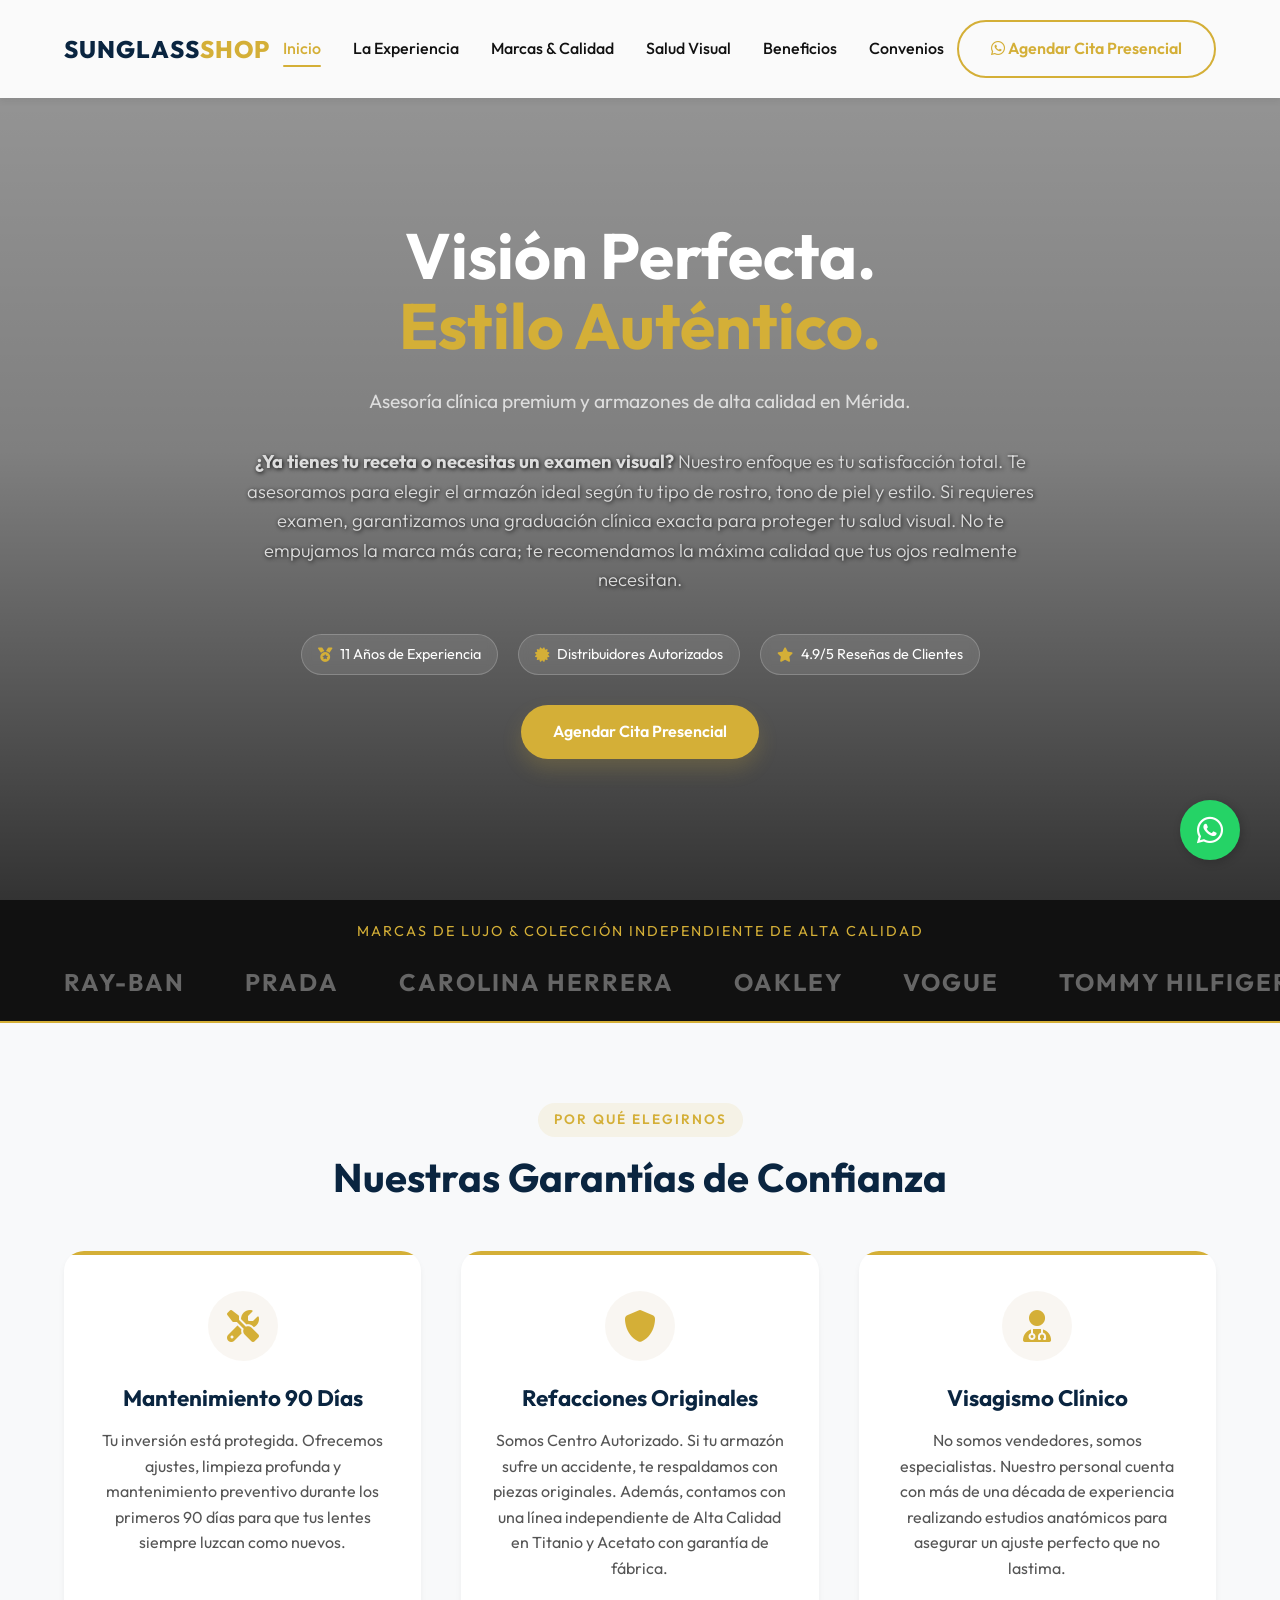
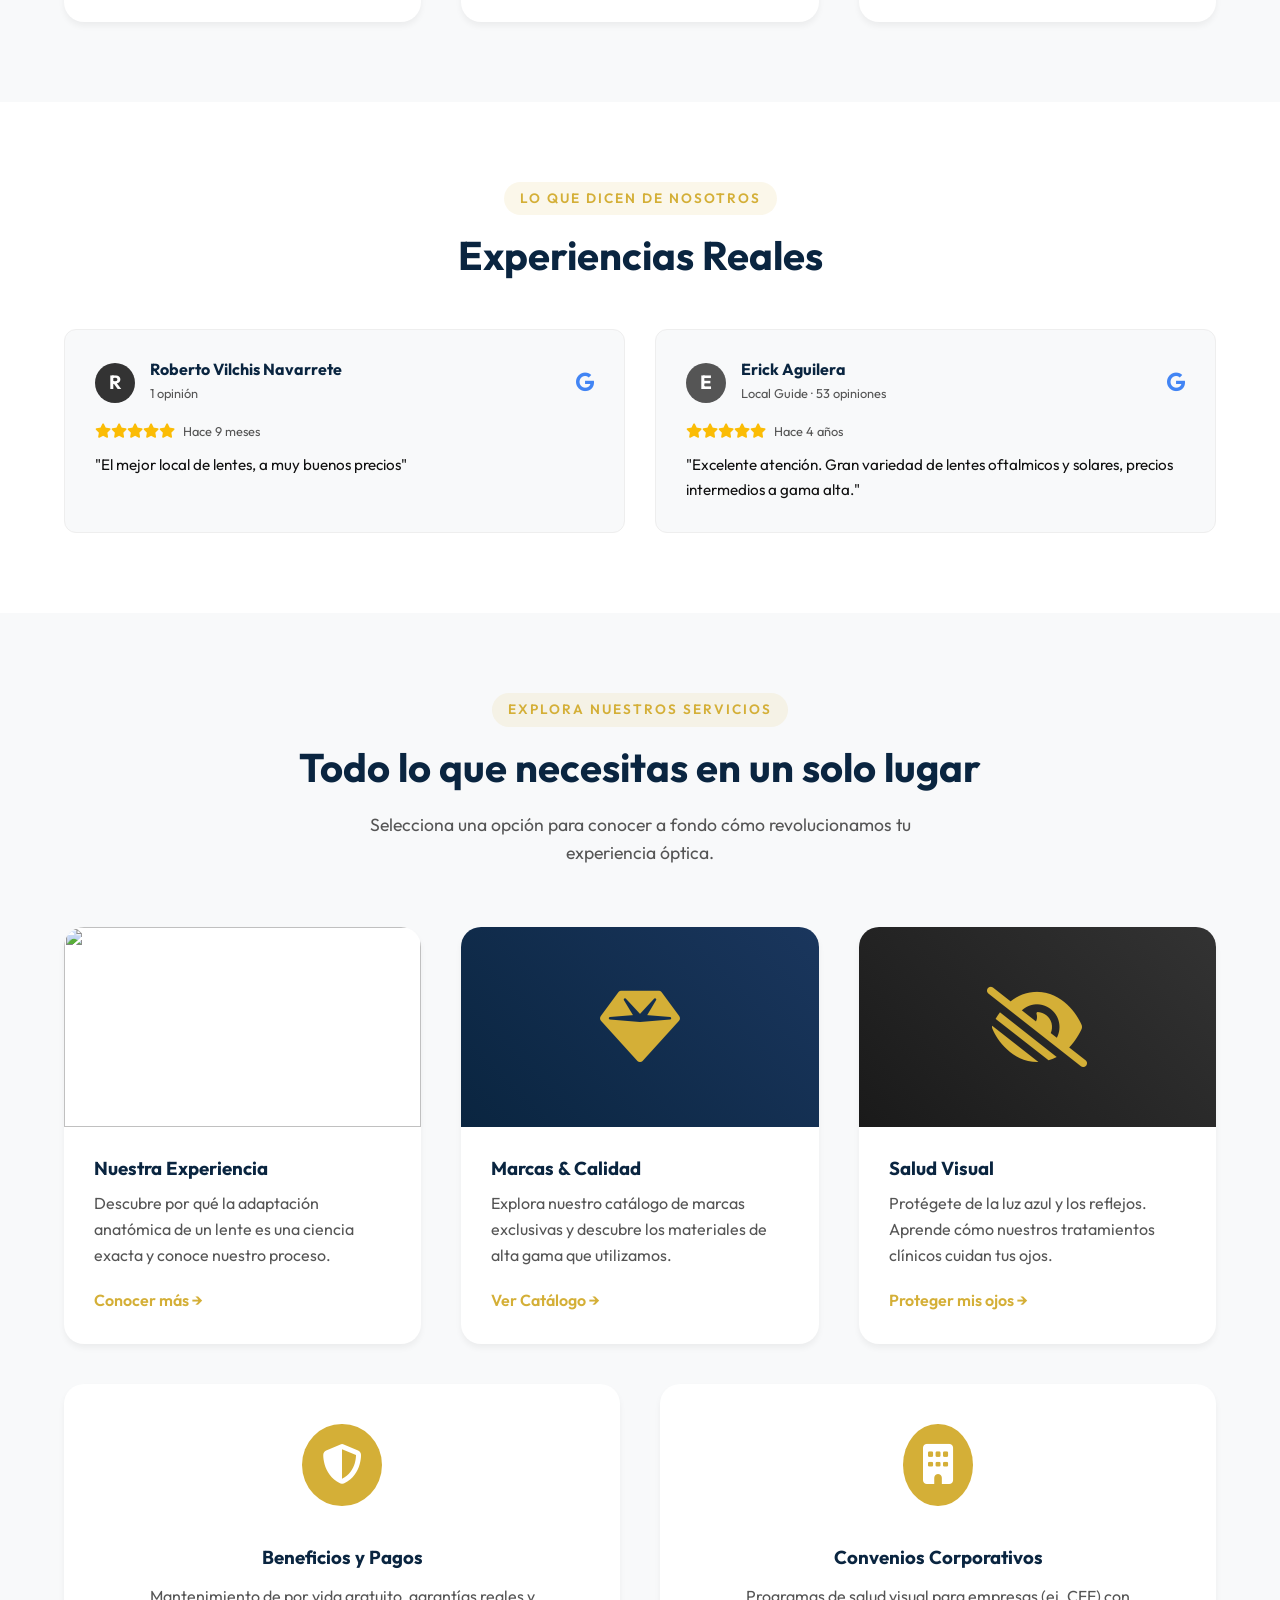
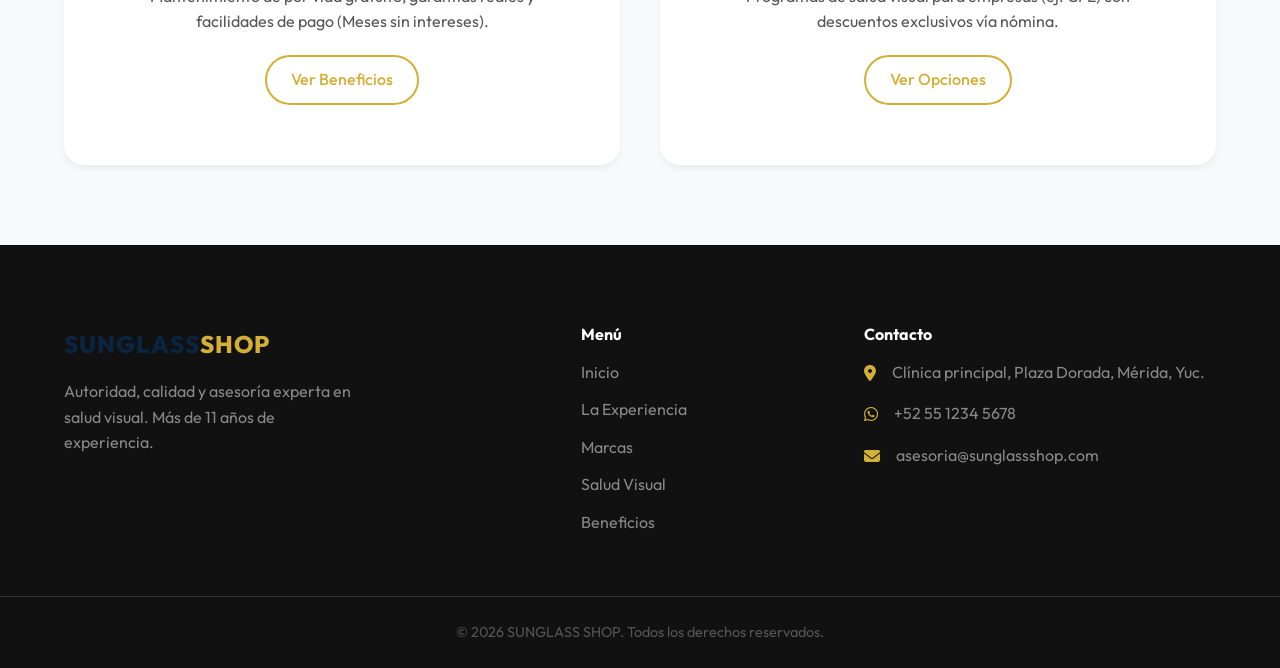
==== index.html @ 0b9c11ee "Initial commit: Sunglass Shop website" ====
<!DOCTYPE html>
<html lang="es">
<head>
    <meta charset="UTF-8">
    <meta name="viewport" content="width=device-width, initial-scale=1.0">
    <title>SUNGLASS SHOP - Clínica Óptica Premium</title>
    <meta name="description" content="Visión perfecta. Estilo auténtico. Asesoría experta. Más de 11 años cuidando tu salud visual con las mejores marcas y tecnología.">
    <link rel="stylesheet" href="styles.css">
    <link rel="preconnect" href="https://fonts.googleapis.com">
    <link rel="preconnect" href="https://fonts.gstatic.com" crossorigin>
    <link href="https://fonts.googleapis.com/css2?family=Outfit:wght@300;400;500;600;700&display=swap" rel="stylesheet">
    <link rel="stylesheet" href="https://cdnjs.cloudflare.com/ajax/libs/font-awesome/6.4.0/css/all.min.css">
</head>
<body>
    <!-- Navbar -->
    <header class="navbar">
        <div class="container nav-container">
            <a href="index.html" class="logo">SUNGLASS<span>SHOP</span></a>
            <nav class="nav-menu">
                <a href="index.html" class="nav-link active">Inicio</a>
                <a href="experiencia.html" class="nav-link">La Experiencia</a>
                <a href="marcas.html" class="nav-link">Marcas & Calidad</a>
                <a href="salud-visual.html" class="nav-link">Salud Visual</a>
                <a href="beneficios.html" class="nav-link">Beneficios</a>
                <a href="convenios.html" class="nav-link">Convenios</a>
            </nav>
            <div class="nav-actions">
                <a href="https://wa.me/525512345678" target="_blank" class="btn btn-outline-gold"><i class="fa-brands fa-whatsapp"></i> Agendar Cita Presencial</a>
            </div>
        </div>
    </header>

    <!-- 1. Hero Section (El Gancho Emocional) -->
    <section class="hero-slider" id="home">
        <!-- Slide 1 -->
        <div class="hero-slide active" style="background-image: url('C:/Users/kevin/.gemini/antigravity-ide/brain/cd214bb8-714c-4209-bc40-f61dbd63ad22/hero_premium_glasses_1783195366505.png');"></div>
        <!-- Slide 2 (Placeholder) -->
        <div class="hero-slide" style="background-image: url('C:/Users/kevin/.gemini/antigravity-ide/brain/cd214bb8-714c-4209-bc40-f61dbd63ad22/expert_fitting_1783195374148.png');"></div>
        <!-- Slide 3 (Placeholder) -->
        <div class="hero-slide" style="background-image: url('C:/Users/kevin/.gemini/antigravity-ide/brain/cd214bb8-714c-4209-bc40-f61dbd63ad22/glasses_model_1_1783196458318.png');"></div>
        
        <div class="overlay-gradient-dark"></div>
        
        <div class="container hero-content" style="position: relative; z-index: 10;">
            <h1 class="hero-title animate-on-scroll fade-in-up">Visión Perfecta.<br><span class="text-gold">Estilo Auténtico.</span></h1>
            <p class="hero-subtitle animate-on-scroll fade-in-up" style="animation-delay: 0.2s;">
                Asesoría clínica premium y armazones de alta calidad en Mérida.
                <br><br>
                <span style="font-size: 1.15rem; line-height: 1.6; font-weight: 300; display: block; max-width: 850px; margin: 0 auto; text-shadow: 1px 1px 4px rgba(0,0,0,0.9); padding: 0 20px;">
                    <strong>¿Ya tienes tu receta o necesitas un examen visual?</strong> Nuestro enfoque es tu satisfacción total. Te asesoramos para elegir el armazón ideal según tu tipo de rostro, tono de piel y estilo. Si requieres examen, garantizamos una graduación clínica exacta para proteger tu salud visual. No te empujamos la marca más cara; te recomendamos la máxima calidad que tus ojos realmente necesitan.
                </span>
            </p>
            <div class="hero-badges" style="display: flex; justify-content: center; gap: 20px; flex-wrap: wrap; margin-bottom: 30px;">
                <span class="trust-badge"><i class="fa-solid fa-medal"></i> 11 Años de Experiencia</span>
                <span class="trust-badge"><i class="fa-solid fa-certificate"></i> Distribuidores Autorizados</span>
                <span class="trust-badge"><i class="fa-solid fa-star"></i> 4.9/5 Reseñas de Clientes</span>
            </div>
            <a href="https://wa.me/525512345678" target="_blank" class="btn btn-primary-gold btn-pulse hero-btn">Agendar Cita Presencial</a>
        </div>
    </section>

    <section class="brand-bar animate-on-scroll fade-in-up">
        <div class="container text-center" style="padding-bottom: 20px;">
            <p style="color: var(--primary-gold); font-size: 0.9rem; letter-spacing: 2px; text-transform: uppercase;">Marcas de Lujo & Colección Independiente de Alta Calidad</p>
        </div>
        <div class="container">
            <div class="brand-track">
                <a href="marcas.html">RAY-BAN</a>
                <a href="marcas.html">PRADA</a>
                <a href="marcas.html">CAROLINA HERRERA</a>
                <a href="marcas.html">OAKLEY</a>
                <a href="marcas.html">VOGUE</a>
                <a href="marcas.html">TOMMY HILFIGER</a>
                <!-- Duplicate for infinite scroll effect -->
                <a href="marcas.html">RAY-BAN</a>
                <a href="marcas.html">PRADA</a>
                <a href="marcas.html">CAROLINA HERRERA</a>
                <a href="marcas.html">OAKLEY</a>
                <a href="marcas.html">VOGUE</a>
                <a href="marcas.html">TOMMY HILFIGER</a>
            </div>
        </div>
    </section>

    <!-- The 3 Pillars of Trust Section -->
    <section class="trust-pillars" style="padding: 80px 0; background-color: var(--bg-light);">
        <div class="container text-center animate-on-scroll fade-in-up">
            <span class="section-badge">POR QUÉ ELEGIRNOS</span>
            <h2 style="font-size: 2.5rem; color: var(--primary-dark); margin-bottom: 50px;">Nuestras Garantías de Confianza</h2>
            <div style="display: grid; grid-template-columns: repeat(auto-fit, minmax(300px, 1fr)); gap: 40px;">
                
                <div class="trust-card animate-on-scroll fade-in-up" style="transition-delay: 0.1s;">
                    <div class="trust-icon"><i class="fa-solid fa-tools"></i></div>
                    <h3>Mantenimiento 90 Días</h3>
                    <p>Tu inversión está protegida. Ofrecemos ajustes, limpieza profunda y mantenimiento preventivo durante los primeros 90 días para que tus lentes siempre luzcan como nuevos.</p>
                </div>
                
                <div class="trust-card animate-on-scroll fade-in-up" style="transition-delay: 0.2s;">
                    <div class="trust-icon"><i class="fa-solid fa-shield"></i></div>
                    <h3>Refacciones Originales</h3>
                    <p>Somos Centro Autorizado. Si tu armazón sufre un accidente, te respaldamos con piezas originales. Además, contamos con una línea independiente de Alta Calidad en Titanio y Acetato con garantía de fábrica.</p>
                </div>
                
                <div class="trust-card animate-on-scroll fade-in-up" style="transition-delay: 0.3s;">
                    <div class="trust-icon"><i class="fa-solid fa-user-doctor"></i></div>
                    <h3>Visagismo Clínico</h3>
                    <p>No somos vendedores, somos especialistas. Nuestro personal cuenta con más de una década de experiencia realizando estudios anatómicos para asegurar un ajuste perfecto que no lastima.</p>
                </div>

            </div>
        </div>
    </section>

    <!-- Testimonials / Social Proof -->
    <section class="testimonials-section" style="padding: 80px 0; background-color: white;">
        <div class="container text-center animate-on-scroll fade-in-up">
            <span class="section-badge">LO QUE DICEN DE NOSOTROS</span>
            <h2 style="font-size: 2.5rem; color: var(--primary-dark); margin-bottom: 50px;">Experiencias Reales</h2>
            
            <div class="testimonial-grid" style="display: grid; grid-template-columns: repeat(auto-fit, minmax(300px, 1fr)); gap: 30px;">
                
                <!-- Review 1 -->
                <div class="testimonial-card animate-on-scroll fade-in-up" style="transition-delay: 0.1s; background: var(--bg-light); border-radius: var(--radius-md); padding: 30px; border: 1px solid #eee; text-align: left;">
                    <div style="display: flex; align-items: center; justify-content: space-between; margin-bottom: 15px;">
                        <div style="display: flex; align-items: center; gap: 15px;">
                            <div style="width: 40px; height: 40px; background-color: #333; color: white; border-radius: 50%; display: flex; align-items: center; justify-content: center; font-weight: bold; font-size: 1.2rem;">R</div>
                            <div>
                                <h4 style="color: var(--primary-dark); margin: 0; font-size: 1rem;">Roberto Vilchis Navarrete</h4>
                                <span style="font-size: 0.8rem; color: var(--text-light);">1 opinión</span>
                            </div>
                        </div>
                        <i class="fa-brands fa-google" style="color: #4285F4; font-size: 1.2rem;"></i>
                    </div>
                    <div class="stars" style="color: #fbbc05; margin-bottom: 10px; font-size: 0.9rem;">
                        <i class="fa-solid fa-star"></i><i class="fa-solid fa-star"></i><i class="fa-solid fa-star"></i><i class="fa-solid fa-star"></i><i class="fa-solid fa-star"></i>
                        <span style="color: var(--text-light); font-size: 0.8rem; margin-left: 5px;">Hace 9 meses</span>
                    </div>
                    <p class="testimonial-text" style="color: var(--text-dark); margin-bottom: 0; line-height: 1.6; font-size: 0.95rem;">"El mejor local de lentes, a muy buenos precios"</p>
                </div>

                <!-- Review 2 -->
                <div class="testimonial-card animate-on-scroll fade-in-up" style="transition-delay: 0.2s; background: var(--bg-light); border-radius: var(--radius-md); padding: 30px; border: 1px solid #eee; text-align: left;">
                    <div style="display: flex; align-items: center; justify-content: space-between; margin-bottom: 15px;">
                        <div style="display: flex; align-items: center; gap: 15px;">
                            <div style="width: 40px; height: 40px; background-color: #555; color: white; border-radius: 50%; display: flex; align-items: center; justify-content: center; font-weight: bold; font-size: 1.2rem;">E</div>
                            <div>
                                <h4 style="color: var(--primary-dark); margin: 0; font-size: 1rem;">Erick Aguilera</h4>
                                <span style="font-size: 0.8rem; color: var(--text-light);">Local Guide · 53 opiniones</span>
                            </div>
                        </div>
                        <i class="fa-brands fa-google" style="color: #4285F4; font-size: 1.2rem;"></i>
                    </div>
                    <div class="stars" style="color: #fbbc05; margin-bottom: 10px; font-size: 0.9rem;">
                        <i class="fa-solid fa-star"></i><i class="fa-solid fa-star"></i><i class="fa-solid fa-star"></i><i class="fa-solid fa-star"></i><i class="fa-solid fa-star"></i>
                        <span style="color: var(--text-light); font-size: 0.8rem; margin-left: 5px;">Hace 4 años</span>
                    </div>
                    <p class="testimonial-text" style="color: var(--text-dark); margin-bottom: 0; line-height: 1.6; font-size: 0.95rem;">"Excelente atención. Gran variedad de lentes oftalmicos y solares, precios intermedios a gama alta."</p>
                </div>

            </div>
        </div>
    </section>

    <!-- Explore the Hub Section -->
    <section class="hub-section" style="padding: 80px 0; background-color: var(--bg-light);">
        <div class="container animate-on-scroll fade-in-up">
            <div class="text-center" style="margin-bottom: 60px;">
                <span class="section-badge">EXPLORA NUESTROS SERVICIOS</span>
                <h2 style="font-size: 2.5rem; color: var(--primary-dark); margin-bottom: 20px;">Todo lo que necesitas en un solo lugar</h2>
                <p style="color: var(--text-light); max-width: 600px; margin: 0 auto; font-size: 1.1rem;">Selecciona una opción para conocer a fondo cómo revolucionamos tu experiencia óptica.</p>
            </div>
            
            <div style="display: grid; grid-template-columns: repeat(auto-fit, minmax(300px, 1fr)); gap: 40px;">
                <!-- Card 1 -->
                <div class="card animate-on-scroll fade-in-up" style="background: white; border-radius: var(--radius-lg); overflow: hidden; box-shadow: var(--shadow-sm); transition: var(--transition); transition-delay: 0.1s;" onmouseover="this.style.transform='translateY(-10px)'; this.style.boxShadow='var(--shadow-lg)';" onmouseout="this.style.transform='translateY(0)'; this.style.boxShadow='var(--shadow-sm)';">
                    <div style="height: 200px; overflow: hidden;">
                        <img src="C:/Users/kevin/.gemini/antigravity-ide/brain/cd214bb8-714c-4209-bc40-f61dbd63ad22/expert_fitting_1783195374148.png" style="width: 100%; height: 100%; object-fit: cover;">
                    </div>
                    <div style="padding: 30px;">
                        <h3 style="color: var(--primary-dark); margin-bottom: 12px;">Nuestra Experiencia</h3>
                        <p style="color: var(--text-light); margin-bottom: 20px;">Descubre por qué la adaptación anatómica de un lente es una ciencia exacta y conoce nuestro proceso.</p>
                        <a href="experiencia.html" style="color: var(--primary-gold); font-weight: 600; text-decoration: none;">Conocer más &rarr;</a>
                    </div>
                </div>

                <!-- Card 2 -->
                <div class="card animate-on-scroll fade-in-up" style="background: white; border-radius: var(--radius-lg); overflow: hidden; box-shadow: var(--shadow-sm); transition: var(--transition); transition-delay: 0.2s;" onmouseover="this.style.transform='translateY(-10px)'; this.style.boxShadow='var(--shadow-lg)';" onmouseout="this.style.transform='translateY(0)'; this.style.boxShadow='var(--shadow-sm)';">
                    <div style="height: 200px; background: linear-gradient(45deg, var(--primary-dark), #1a365d); display: flex; align-items: center; justify-content: center;">
                        <i class="fa-solid fa-gem" style="font-size: 5rem; color: var(--primary-gold);"></i>
                    </div>
                    <div style="padding: 30px;">
                        <h3 style="color: var(--primary-dark); margin-bottom: 12px;">Marcas & Calidad</h3>
                        <p style="color: var(--text-light); margin-bottom: 20px;">Explora nuestro catálogo de marcas exclusivas y descubre los materiales de alta gama que utilizamos.</p>
                        <a href="marcas.html" style="color: var(--primary-gold); font-weight: 600; text-decoration: none;">Ver Catálogo &rarr;</a>
                    </div>
                </div>

                <!-- Card 3 -->
                <div class="card animate-on-scroll fade-in-up" style="background: white; border-radius: var(--radius-lg); overflow: hidden; box-shadow: var(--shadow-sm); transition: var(--transition); transition-delay: 0.3s;" onmouseover="this.style.transform='translateY(-10px)'; this.style.boxShadow='var(--shadow-lg)';" onmouseout="this.style.transform='translateY(0)'; this.style.boxShadow='var(--shadow-sm)';">
                    <div style="height: 200px; background: linear-gradient(45deg, #1a1a1a, #333); display: flex; align-items: center; justify-content: center;">
                        <i class="fa-solid fa-eye-low-vision" style="font-size: 5rem; color: var(--primary-gold);"></i>
                    </div>
                    <div style="padding: 30px;">
                        <h3 style="color: var(--primary-dark); margin-bottom: 12px;">Salud Visual</h3>
                        <p style="color: var(--text-light); margin-bottom: 20px;">Protégete de la luz azul y los reflejos. Aprende cómo nuestros tratamientos clínicos cuidan tus ojos.</p>
                        <a href="salud-visual.html" style="color: var(--primary-gold); font-weight: 600; text-decoration: none;">Proteger mis ojos &rarr;</a>
                    </div>
                </div>
            </div>
            
            <div style="display: grid; grid-template-columns: repeat(auto-fit, minmax(300px, 1fr)); gap: 40px; margin-top: 40px;">
                <!-- Card 4 -->
                <div class="card animate-on-scroll fade-in-up" style="transition-delay: 0.4s; background: white; border-radius: var(--radius-lg); padding: 40px; box-shadow: var(--shadow-sm); text-align: center;">
                    <div class="card-icon" style="background-color: var(--primary-gold); color: white; border-radius: 50%; padding: 20px; display: inline-block; margin-bottom: 20px;">
                        <i class="fa-solid fa-shield-halved" style="font-size: 2.5rem;"></i>
                    </div>
                    <div class="card-content" style="padding: 20px; text-align: center;">
                        <h3 style="color: var(--primary-dark); margin-bottom: 15px;">Beneficios y Pagos</h3>
                        <p style="color: var(--text-light); margin-bottom: 20px;">Mantenimiento de por vida gratuito, garantías reales y facilidades de pago (Meses sin intereses).</p>
                        <a href="beneficios.html" class="btn btn-outline-gold" style="display: inline-block; padding: 10px 24px; border: 2px solid var(--primary-gold); color: var(--primary-gold); border-radius: 50px; text-decoration: none; font-weight: 500;">Ver Beneficios</a>
                    </div>
                </div>

                <!-- Card 5 -->
                <div class="card animate-on-scroll fade-in-up" style="transition-delay: 0.5s; background: white; border-radius: var(--radius-lg); padding: 40px; box-shadow: var(--shadow-sm); text-align: center;">
                    <div class="card-icon" style="background-color: var(--primary-gold); color: white; border-radius: 50%; padding: 20px; display: inline-block; margin-bottom: 20px;">
                        <i class="fa-solid fa-building" style="font-size: 2.5rem;"></i>
                    </div>
                    <div class="card-content" style="padding: 20px; text-align: center;">
                        <h3 style="color: var(--primary-dark); margin-bottom: 15px;">Convenios Corporativos</h3>
                        <p style="color: var(--text-light); margin-bottom: 20px;">Programas de salud visual para empresas (ej. CFE) con descuentos exclusivos vía nómina.</p>
                        <a href="convenios.html" class="btn btn-outline-gold" style="display: inline-block; padding: 10px 24px; border: 2px solid var(--primary-gold); color: var(--primary-gold); border-radius: 50px; text-decoration: none; font-weight: 500;">Ver Opciones</a>
                    </div>
                </div>
            </div>
        </div>
    </section>

    <!-- Footer -->
    <footer class="footer">
        <div class="container footer-container">
            <div class="footer-brand">
                <a href="index.html" class="logo text-white">SUNGLASS<span>SHOP</span></a>
                <p>Autoridad, calidad y asesoría experta en salud visual. Más de 11 años de experiencia.</p>
            </div>
            <div class="footer-links">
                <h4>Menú</h4>
                <ul>
                    <li><a href="index.html">Inicio</a></li>
                    <li><a href="experiencia.html">La Experiencia</a></li>
                    <li><a href="marcas.html">Marcas</a></li>
                    <li><a href="salud-visual.html">Salud Visual</a></li>
                    <li><a href="beneficios.html">Beneficios</a></li>
                </ul>
            </div>
            <div class="footer-contact">
                <h4>Contacto</h4>
                <p><i class="fa-solid fa-location-dot"></i> Clínica principal, Plaza Dorada, Mérida, Yuc.</p>
                <p><i class="fa-brands fa-whatsapp"></i> +52 55 1234 5678</p>
                <p><i class="fa-solid fa-envelope"></i> asesoria@sunglassshop.com</p>
            </div>
        </div>
        <div class="footer-bottom text-center">
            <p>&copy; 2026 SUNGLASS SHOP. Todos los derechos reservados.</p>
        </div>
    </footer>

    <!-- Floating WhatsApp Button -->
    <a href="https://wa.me/525512345678" class="whatsapp-float" target="_blank" aria-label="Chat en WhatsApp">
        <i class="fa-brands fa-whatsapp"></i>
    </a>

    <script src="script.js"></script>
</body>
</html>
---- styles.css ----
/* =========================================
   SUNGLASS SHOP - PREMIUM CLINIC STYLES
   ========================================= */

/* --- CSS Variables --- */
:root {
    --primary-dark: #0A2540; /* Medical Blue / Deep Luxury Blue */
    --primary-gold: #D4AF37; /* Luxury Gold */
    --gold-hover: #C5A028;
    --text-dark: #111111;
    --text-light: #555555;
    --bg-light: #F8F9FA;
    --bg-white: #FFFFFF;
    --whatsapp-green: #25D366;
    --whatsapp-hover: #128C7E;
    
    --font-main: 'Outfit', sans-serif;
    
    --shadow-sm: 0 4px 6px rgba(0,0,0,0.05);
    --shadow-md: 0 10px 30px rgba(0,0,0,0.08);
    --shadow-lg: 0 20px 40px rgba(0,0,0,0.12);
    --shadow-gold: 0 10px 20px rgba(212, 175, 55, 0.2);
    
    --radius-sm: 8px;
    --radius-md: 12px;
    --radius-lg: 20px;
    
    --transition: all 0.3s ease;
}

/* --- Base Reset --- */
* {
    margin: 0;
    padding: 0;
    box-sizing: border-box;
}

html {
    scroll-behavior: smooth;
}

body {
    font-family: var(--font-main);
    color: var(--text-dark);
    background-color: var(--bg-white);
    line-height: 1.6;
    overflow-x: hidden;
}

.container {
    max-width: 1200px;
    margin: 0 auto;
    padding: 0 24px;
}

img {
    max-width: 100%;
    height: auto;
    display: block;
}

a {
    text-decoration: none;
    color: inherit;
    transition: var(--transition);
}

ul {
    list-style: none;
}

/* --- Typography --- */
h1, h2, h3, h4 {
    font-weight: 700;
    line-height: 1.2;
    margin-bottom: 16px;
}

h2 {
    font-size: 2.5rem;
    color: var(--primary-dark);
}

.text-center { text-align: center; }
.text-gold { color: var(--primary-gold); }
.mt-2 { margin-top: 16px; }
.mt-4 { margin-top: 32px; }

/* --- Badges --- */
.badge-gold, .section-badge {
    display: inline-block;
    padding: 6px 16px;
    background-color: rgba(212, 175, 55, 0.1);
    color: var(--primary-gold);
    font-size: 0.85rem;
    font-weight: 600;
    letter-spacing: 2px;
    text-transform: uppercase;
    border-radius: 50px;
    margin-bottom: 16px;
}

/* --- Buttons --- */
.btn {
    display: inline-block;
    padding: 14px 32px;
    border-radius: 50px;
    font-weight: 600;
    font-size: 1rem;
    cursor: pointer;
    transition: var(--transition);
    border: none;
    text-align: center;
}

.btn-primary-gold {
    background-color: var(--primary-gold);
    color: var(--bg-white);
    box-shadow: var(--shadow-gold);
}

.btn-primary-gold:hover {
    background-color: var(--gold-hover);
    transform: translateY(-3px);
}

.btn-outline-gold {
    background-color: transparent;
    color: var(--primary-gold);
    border: 2px solid var(--primary-gold);
}

.btn-outline-gold:hover {
    background-color: var(--primary-gold);
    color: var(--bg-white);
}

/* Pulse animation for CTA */
.btn-pulse {
    animation: pulse 2s infinite;
}

@keyframes pulse {
    0% { box-shadow: 0 0 0 0 rgba(212, 175, 55, 0.4); }
    70% { box-shadow: 0 0 0 15px rgba(212, 175, 55, 0); }
    100% { box-shadow: 0 0 0 0 rgba(212, 175, 55, 0); }
}

/* --- Navbar --- */
.navbar {
    position: fixed;
    top: 0;
    left: 0;
    width: 100%;
    background-color: rgba(255, 255, 255, 0.95);
    backdrop-filter: blur(10px);
    z-index: 1000;
    padding: 20px 0;
    box-shadow: var(--shadow-sm);
    transition: var(--transition);
}

.nav-container {
    display: flex;
    justify-content: space-between;
    align-items: center;
}

.logo {
    font-size: 1.5rem;
    font-weight: 800;
    letter-spacing: 1px;
    color: var(--primary-dark);
}

.logo span {
    color: var(--primary-gold);
}

.nav-menu {
    display: flex;
    gap: 32px;
}

.nav-link {
    font-weight: 500;
    color: var(--text-dark);
    position: relative;
}

.nav-link::after {
    content: '';
    position: absolute;
    bottom: -4px;
    left: 0;
    width: 0;
    height: 2px;
    background-color: var(--primary-gold);
    transition: var(--transition);
}

.nav-link:hover::after {
    width: 100%;
}

.nav-actions {
    display: flex;
    align-items: center;
    gap: 16px;
}

/* --- 2. Hero Section (Slider) --- */
.hero-slider {
    position: relative;
    height: 100vh;
    min-height: 600px;
    display: flex;
    align-items: center;
    justify-content: center;
    text-align: center;
    color: white;
    padding-top: 80px;
    overflow: hidden;
}

.hero-slide {
    position: absolute;
    top: 0;
    left: 0;
    width: 100%;
    height: 100%;
    background-size: cover;
    background-position: center;
    opacity: 0;
    transition: opacity 1.5s ease-in-out;
    z-index: 1;
    width: 100%;
}

.hero-slide.active {
    opacity: 1;
}

.overlay-gradient-dark {
    position: absolute;
    top: 0;
    left: 0;
    width: 100%;
    height: 100%;
    background: linear-gradient(0deg, rgba(0,0,0,0.8) 0%, rgba(0,0,0,0.5) 50%, rgba(0,0,0,0.4) 100%);
    z-index: 2;
}

.hero-text-box {
    max-width: 600px;
}

.hero-title {
    font-size: 4rem;
    color: white;
    margin-bottom: 24px;
    line-height: 1.1;
}

.hero-title span {
    color: var(--primary-gold);
}

.hero-subtitle {
    font-size: 1.2rem;
    color: #ddd;
    margin-bottom: 40px;
    font-weight: 400;
}

/* --- 2. Experience Section --- */
.experience {
    padding: 100px 0;
    background-color: var(--bg-light);
}

.experience-container {
    display: grid;
    grid-template-columns: 1fr 1fr;
    gap: 64px;
    align-items: center;
}

.experience-image {
    position: relative;
    border-radius: var(--radius-lg);
    overflow: hidden;
    box-shadow: var(--shadow-lg);
}

.experience-badge {
    position: absolute;
    bottom: -20px;
    right: -20px;
    background-color: var(--primary-dark);
    color: var(--bg-white);
    width: 160px;
    height: 160px;
    border-radius: 50%;
    display: flex;
    flex-direction: column;
    justify-content: center;
    align-items: center;
    border: 8px solid var(--bg-light);
    box-shadow: var(--shadow-md);
}

.experience-badge .years {
    font-size: 2.5rem;
    font-weight: 800;
    color: var(--primary-gold);
    line-height: 1;
}

.experience-badge .text {
    font-size: 0.85rem;
    text-transform: uppercase;
    text-align: center;
    letter-spacing: 1px;
    margin-top: 4px;
}

.expert-list {
    margin-top: 40px;
}

.expert-list li {
    display: flex;
    gap: 20px;
    margin-bottom: 32px;
}

.expert-list .icon-box {
    width: 50px;
    height: 50px;
    background-color: rgba(212, 175, 55, 0.1);
    color: var(--primary-gold);
    border-radius: var(--radius-md);
    display: flex;
    justify-content: center;
    align-items: center;
    font-size: 1.25rem;
    flex-shrink: 0;
}

.expert-list h4 {
    margin-bottom: 8px;
    color: var(--primary-dark);
}

.expert-list p {
    color: var(--text-light);
    font-size: 0.95rem;
}

/* --- 3. Brands & Quality Section --- */
.brands-quality {
    padding: 100px 0;
    background-color: var(--bg-white);
}

.materials-grid {
    display: grid;
    grid-template-columns: repeat(3, 1fr);
    gap: 32px;
    margin: 64px 0;
}

.material-card {
    padding: 40px 32px;
    background-color: var(--bg-light);
    border-radius: var(--radius-lg);
    text-align: center;
    transition: var(--transition);
    border: 1px solid transparent;
}

.material-card:hover {
    background-color: var(--bg-white);
    border-color: rgba(212, 175, 55, 0.3);
    box-shadow: var(--shadow-md);
    transform: translateY(-5px);
}

.material-card i {
    font-size: 2.5rem;
    color: var(--primary-gold);
    margin-bottom: 24px;
}

.brands-showcase {
    text-align: center;
    margin-top: 80px;
}

.brands-showcase h3 {
    color: var(--text-light);
    font-size: 1rem;
    text-transform: uppercase;
    letter-spacing: 2px;
    margin-bottom: 32px;
}

.brands-marquee {
    overflow: hidden;
    position: relative;
    width: 100%;
    padding: 20px 0;
}

.marquee-content {
    display: flex;
    gap: 24px;
    width: fit-content;
    animation: scroll 20s linear infinite;
}

.marquee-content:hover {
    animation-play-state: paused;
}

@keyframes scroll {
    0% { transform: translateX(0); }
    100% { transform: translateX(calc(-50% - 12px)); }
}

.brand-card {
    width: 280px;
    background-color: var(--bg-white);
    border: 1px solid #eee;
    border-radius: var(--radius-md);
    overflow: hidden;
    box-shadow: var(--shadow-sm);
    transition: var(--transition);
    cursor: pointer;
    flex-shrink: 0;
    display: flex;
    flex-direction: column;
}

.brand-card img {
    width: 100%;
    height: 220px;
    object-fit: cover;
    border-bottom: 1px solid #eee;
}

.brand-card-content {
    padding: 24px 20px;
    text-align: center;
    flex-grow: 1;
    display: flex;
    flex-direction: column;
    justify-content: center;
}

.brand-card-content h4 {
    margin-bottom: 8px;
    color: var(--primary-dark);
    font-size: 1.25rem;
    transition: var(--transition);
}

.brand-card-content p {
    font-size: 0.95rem;
    color: var(--text-light);
    line-height: 1.4;
    margin-bottom: 0;
}

.brand-card:hover {
    border-color: var(--primary-gold);
    transform: translateY(-8px);
    box-shadow: var(--shadow-lg);
}

.brand-card:hover h4 {
    color: var(--primary-gold);
}

/* --- Catalog Page Styles --- */
.catalog-page {
    padding-top: 100px;
    background-color: var(--bg-light);
}

.catalog-header {
    padding: 60px 0 40px;
}

.catalog-header h1 {
    font-size: 3.5rem;
    color: var(--primary-dark);
    margin-bottom: 16px;
    text-transform: capitalize;
}

.catalog-header p {
    color: var(--text-light);
    font-size: 1.2rem;
    margin-bottom: 32px;
}

.btn-back {
    display: inline-block;
    color: var(--primary-gold);
    font-weight: 600;
    transition: var(--transition);
}

.btn-back:hover {
    color: var(--primary-dark);
    transform: translateX(-5px);
}

.catalog-products {
    padding-bottom: 100px;
}

.modal-products-grid {
    display: grid;
    grid-template-columns: repeat(auto-fill, minmax(280px, 1fr));
    gap: 32px;
}

.product-item {
    background-color: var(--bg-white);
    border-radius: var(--radius-lg);
    padding: 24px;
    text-align: center;
    border: 1px solid transparent;
    transition: var(--transition);
    box-shadow: var(--shadow-sm);
}

.product-item:hover {
    border-color: var(--primary-gold);
    box-shadow: var(--shadow-lg);
    transform: translateY(-8px);
}

.product-image {
    width: 100%;
    height: 180px;
    background-color: #f9f9f9;
    border-radius: var(--radius-sm);
    margin-bottom: 24px;
    display: flex;
    justify-content: center;
    align-items: center;
    overflow: hidden;
}

.product-image img {
    width: 100%;
    height: 100%;
    object-fit: contain;
    mix-blend-mode: multiply;
}

.product-item h4 {
    color: var(--primary-dark);
    margin-bottom: 8px;
    font-size: 1.2rem;
}

.product-item p {
    color: var(--text-light);
    font-size: 0.95rem;
}

/* --- Product Detail Modal & 3D Viewer Styles --- */
.modal {
    display: none;
    position: fixed;
    z-index: 2000;
    left: 0;
    top: 0;
    width: 100%;
    height: 100%;
    overflow: auto;
    background-color: rgba(0,0,0,0.8);
    backdrop-filter: blur(5px);
    opacity: 0;
    transition: opacity 0.3s ease;
}

.modal.show {
    display: block;
    opacity: 1;
}

.modal-content.product-detail-content {
    background-color: var(--bg-white);
    margin: 5% auto;
    border-radius: var(--radius-lg);
    width: 95%;
    max-width: 1000px;
    position: relative;
    transform: translateY(-20px);
    transition: transform 0.3s ease;
    overflow: hidden;
}

.modal.show .modal-content {
    transform: translateY(0);
}

.close-modal {
    position: absolute;
    top: 16px;
    right: 24px;
    font-size: 32px;
    font-weight: bold;
    color: #999;
    cursor: pointer;
    transition: var(--transition);
    z-index: 10;
}

.close-modal:hover {
    color: var(--primary-dark);
}

.product-detail-grid {
    display: grid;
    grid-template-columns: 1fr 1fr;
    min-height: 500px;
}

.product-media-column {
    background-color: #f9f9f9;
    padding: 40px;
    display: flex;
    flex-direction: column;
}

.media-viewer {
    display: none;
    width: 100%;
    height: 350px;
    justify-content: center;
    align-items: center;
    position: relative;
}

.media-viewer.active {
    display: flex;
}

.media-viewer img {
    width: 100%;
    height: 100%;
    object-fit: contain;
    mix-blend-mode: multiply;
}

model-viewer {
    width: 100%;
    height: 100%;
    --poster-color: transparent;
}

.viewer-hint {
    position: absolute;
    bottom: 10px;
    left: 50%;
    transform: translateX(-50%);
    background: rgba(0,0,0,0.6);
    color: white;
    padding: 6px 12px;
    border-radius: 20px;
    font-size: 0.8rem;
    pointer-events: none;
}

.btn-fullscreen {
    position: absolute;
    top: 16px;
    right: 16px;
    background: rgba(255, 255, 255, 0.9);
    border: none;
    border-radius: 50%;
    width: 40px;
    height: 40px;
    display: flex;
    justify-content: center;
    align-items: center;
    cursor: pointer;
    color: var(--primary-dark);
    font-size: 1.2rem;
    transition: var(--transition);
    box-shadow: var(--shadow-sm);
    z-index: 10;
}

.btn-fullscreen:hover {
    background: white;
    color: var(--primary-gold);
    transform: scale(1.1);
}

.media-viewer:fullscreen {
    background-color: #f9f9f9;
}

.media-controls {
    margin-top: auto;
    padding-top: 24px;
    display: flex;
    justify-content: space-between;
    align-items: center;
}

.thumbnails {
    display: flex;
    gap: 12px;
}

.thumbnail-img {
    width: 60px;
    height: 60px;
    border: 2px solid transparent;
    border-radius: var(--radius-sm);
    cursor: pointer;
    background-color: white;
    object-fit: contain;
    padding: 4px;
    transition: var(--transition);
}

.thumbnail-img:hover {
    border-color: #ccc;
}

.thumbnail-img.active {
    border-color: var(--primary-gold);
}

.btn-3d-toggle {
    background-color: var(--primary-dark);
    color: white;
    border: none;
    padding: 10px 16px;
    border-radius: var(--radius-sm);
    cursor: pointer;
    font-weight: 600;
    transition: var(--transition);
    display: flex;
    align-items: center;
    gap: 8px;
}

.btn-3d-toggle:hover {
    background-color: var(--primary-gold);
}

.product-info-column {
    padding: 40px;
    display: flex;
    flex-direction: column;
}

.brand-badge {
    color: var(--primary-gold);
    font-size: 0.85rem;
    font-weight: 600;
    text-transform: uppercase;
    letter-spacing: 2px;
    margin-bottom: 8px;
    display: block;
}

.product-info-column h2 {
    color: var(--primary-dark);
    font-size: 2.2rem;
    margin-bottom: 24px;
}

.info-section {
    margin-bottom: 24px;
}

.info-section h3 {
    font-size: 1.1rem;
    color: var(--primary-dark);
    margin-bottom: 12px;
    border-bottom: 1px solid #eee;
    padding-bottom: 8px;
}

.info-section p {
    color: var(--text-light);
    line-height: 1.6;
}

.features-list {
    list-style: none;
}

.features-list li {
    margin-bottom: 8px;
    color: var(--text-light);
    display: flex;
    align-items: center;
    gap: 10px;
}

.text-gold {
    color: var(--primary-gold);
}

.detail-actions {
    margin-top: auto;
    padding-top: 24px;
}

.btn-block {
    display: block;
    width: 100%;
}

@media (max-width: 992px) {
    .product-detail-grid {
        grid-template-columns: 1fr;
    }
    .product-media-column {
        padding: 24px;
    }
    .product-info-column {
        padding: 24px;
    }
}
.visual-health {
    padding: 100px 0;
    background-color: var(--primary-dark);
    color: var(--bg-white);
}

.visual-health h2 {
    color: var(--bg-white);
}

.visual-health p {
    color: #ccc;
    margin-bottom: 24px;
}

.visual-health .section-badge {
    background-color: rgba(255,255,255,0.1);
    color: var(--primary-gold);
}

.visual-health-container {
    display: grid;
    grid-template-columns: 1fr 1fr;
    gap: 64px;
    align-items: center;
}

.health-videos {
    display: flex;
    flex-direction: column;
    gap: 24px;
}

.video-card {
    display: flex;
    align-items: center;
    gap: 24px;
    background-color: rgba(255,255,255,0.05);
    padding: 16px;
    border-radius: var(--radius-md);
    transition: var(--transition);
}

.video-card:hover {
    background-color: rgba(255,255,255,0.1);
    transform: translateX(-10px);
}

.video-placeholder {
    width: 140px;
    height: 80px;
    background: linear-gradient(135deg, #111, #222);
    border-radius: var(--radius-sm);
    display: flex;
    justify-content: center;
    align-items: center;
    position: relative;
    cursor: pointer;
    overflow: hidden;
    border: 1px solid rgba(212, 175, 55, 0.3);
}

.video-placeholder i {
    font-size: 1.5rem;
    color: var(--bg-white);
    z-index: 2;
    transition: var(--transition);
}

.video-placeholder:hover i {
    color: var(--primary-gold);
    transform: scale(1.2);
}

.video-tag {
    position: absolute;
    bottom: 4px;
    left: 8px;
    font-size: 0.6rem;
    color: rgba(255,255,255,0.5);
    z-index: 2;
}

.video-card h4 {
    margin-bottom: 0;
    font-weight: 500;
}

/* --- 5. Benefits Section --- */
.benefits {
    padding: 100px 0;
    background-color: var(--bg-light);
}

.benefits-grid {
    display: grid;
    grid-template-columns: 1fr 1fr;
    gap: 40px;
    margin-top: 64px;
}

.benefit-item {
    background-color: var(--bg-white);
    padding: 48px;
    border-radius: var(--radius-lg);
    box-shadow: var(--shadow-md);
    border-top: 4px solid var(--primary-gold);
}

.benefit-icon {
    font-size: 3rem;
    color: var(--primary-gold);
    margin-bottom: 24px;
}

.benefit-item p {
    color: var(--text-light);
}

/* --- 6. Payments & Corporate Section --- */
.payments-corporate {
    padding: 100px 0;
    background-color: var(--bg-white);
}

.payments-container {
    display: grid;
    grid-template-columns: 1.2fr 0.8fr;
    gap: 64px;
}

.promo-list {
    margin: 32px 0;
}

.promo-list li {
    margin-bottom: 16px;
    font-size: 1.1rem;
}

.cards-icons {
    font-size: 2.5rem;
    color: var(--text-light);
    display: flex;
    gap: 16px;
}

.corporate {
    background-color: var(--primary-dark);
    color: var(--bg-white);
    padding: 48px;
    border-radius: var(--radius-lg);
    box-shadow: var(--shadow-lg);
}

.corporate h3 {
    color: var(--primary-gold);
}

.corporate-icon {
    font-size: 2.5rem;
    color: var(--primary-gold);
    margin-bottom: 24px;
}

.corporate p {
    color: #ccc;
    margin-bottom: 24px;
}

/* --- Trust Architecture Styles --- */
.trust-badge {
    background: rgba(255, 255, 255, 0.1);
    border: 1px solid rgba(255, 255, 255, 0.2);
    padding: 8px 16px;
    border-radius: 50px;
    color: white;
    font-size: 0.9rem;
    display: flex;
    align-items: center;
    gap: 8px;
    backdrop-filter: blur(5px);
}

.trust-badge i {
    color: var(--primary-gold);
}

.brand-bar {
    background-color: #111;
    padding: 20px 0;
    overflow: hidden;
    position: relative;
    border-bottom: 2px solid var(--primary-gold);
}

.brand-track {
    display: flex;
    gap: 60px;
    align-items: center;
    animation: scrollBrands 20s linear infinite;
    white-space: nowrap;
}

.brand-track a {
    color: #666;
    font-size: 1.5rem;
    font-weight: 700;
    letter-spacing: 2px;
    transition: var(--transition);
    text-decoration: none;
}

.brand-track a:hover {
    color: white;
}

@keyframes scrollBrands {
    0% { transform: translateX(0); }
    100% { transform: translateX(-50%); }
}

.trust-card {
    background: white;
    padding: 40px 30px;
    border-radius: var(--radius-lg);
    box-shadow: var(--shadow-sm);
    transition: var(--transition);
    position: relative;
    overflow: hidden;
}

.trust-card:hover {
    transform: translateY(-10px);
    box-shadow: var(--shadow-lg);
}

.trust-card::before {
    content: '';
    position: absolute;
    top: 0;
    left: 0;
    width: 100%;
    height: 4px;
    background: var(--primary-gold);
}

.trust-icon {
    width: 70px;
    height: 70px;
    background: rgba(197, 168, 128, 0.1);
    color: var(--primary-gold);
    border-radius: 50%;
    display: flex;
    justify-content: center;
    align-items: center;
    font-size: 2rem;
    margin: 0 auto 24px;
}

.trust-card h3 {
    color: var(--primary-dark);
    margin-bottom: 16px;
    font-size: 1.4rem;
}

.trust-card p {
    color: var(--text-light);
    line-height: 1.6;
}

.testimonial-card {
    background: var(--bg-light);
    padding: 40px;
    border-radius: var(--radius-lg);
    border-left: 4px solid var(--primary-gold);
    transition: var(--transition);
}

.testimonial-card:hover {
    box-shadow: var(--shadow-md);
    background: white;
}

/* --- Footer --- */
.footer {
    background-color: #111111;
    color: #ffffff;
    padding: 80px 0 24px;
}

.footer-container {
    display: grid;
    grid-template-columns: 2fr 1fr 1.5fr;
    gap: 48px;
    margin-bottom: 48px;
}

.footer-brand p {
    color: #888;
    margin-top: 16px;
    max-width: 300px;
}

.footer-links ul li {
    margin-bottom: 12px;
}

.footer-links a {
    color: #888;
}

.nav-link:hover, .nav-link.active {
    color: var(--primary-gold);
}

.nav-link.active {
    position: relative;
}

.nav-link.active::after {
    content: '';
    position: absolute;
    bottom: -5px;
    left: 0;
    width: 100%;
    height: 2px;
    background-color: var(--primary-gold);
    border-radius: 2px;
}

.footer-links a:hover {
    color: var(--primary-gold);
}

.footer-contact p {
    color: #888;
    margin-bottom: 16px;
    display: flex;
    gap: 16px;
    align-items: center;
}

.footer-contact i {
    color: var(--primary-gold);
}

.footer-bottom {
    border-top: 1px solid #333;
    padding-top: 24px;
    color: #555;
    font-size: 0.9rem;
}

/* --- Floating WhatsApp Button --- */
.whatsapp-float {
    position: fixed;
    width: 60px;
    height: 60px;
    bottom: 40px;
    right: 40px;
    background-color: var(--whatsapp-green);
    color: #FFF;
    border-radius: 50px;
    text-align: center;
    font-size: 30px;
    box-shadow: 2px 2px 10px rgba(0,0,0,0.2);
    z-index: 1000;
    display: flex;
    justify-content: center;
    align-items: center;
    transition: var(--transition);
}

.whatsapp-float:hover {
    background-color: var(--whatsapp-hover);
    transform: scale(1.1);
}

.trust-card:hover .trust-icon {
    transform: scale(1.1);
}

/* --- Scroll Animations (Intersection Observer) --- */
.animate-on-scroll {
    opacity: 0;
    transition: opacity 0.8s ease-out, transform 0.8s ease-out;
}

.fade-in-up {
    transform: translateY(40px);
}

.animate-on-scroll.is-visible {
    opacity: 1;
    transform: translateY(0);
}

/* --- Responsive Design --- */
@media (max-width: 992px) {
    .experience-container, .visual-health-container, .payments-container {
        grid-template-columns: 1fr;
    }
    .experience-image {
        order: -1;
    }
    .materials-grid {
        grid-template-columns: 1fr 1fr;
    }
    .footer-container {
        grid-template-columns: 1fr 1fr;
    }
}

@media (max-width: 768px) {
    .hero-title {
        font-size: 3rem;
    }
    .nav-menu {
        display: none; /* In a real app, you'd add a hamburger menu */
    }
    .materials-grid, .benefits-grid {
        grid-template-columns: 1fr;
    }
    .footer-container {
        grid-template-columns: 1fr;
    }
    .overlay-gradient {
        background: linear-gradient(0deg, rgba(255,255,255,0.95) 0%, rgba(255,255,255,0.8) 50%, rgba(255,255,255,0.4) 100%);
    }
}
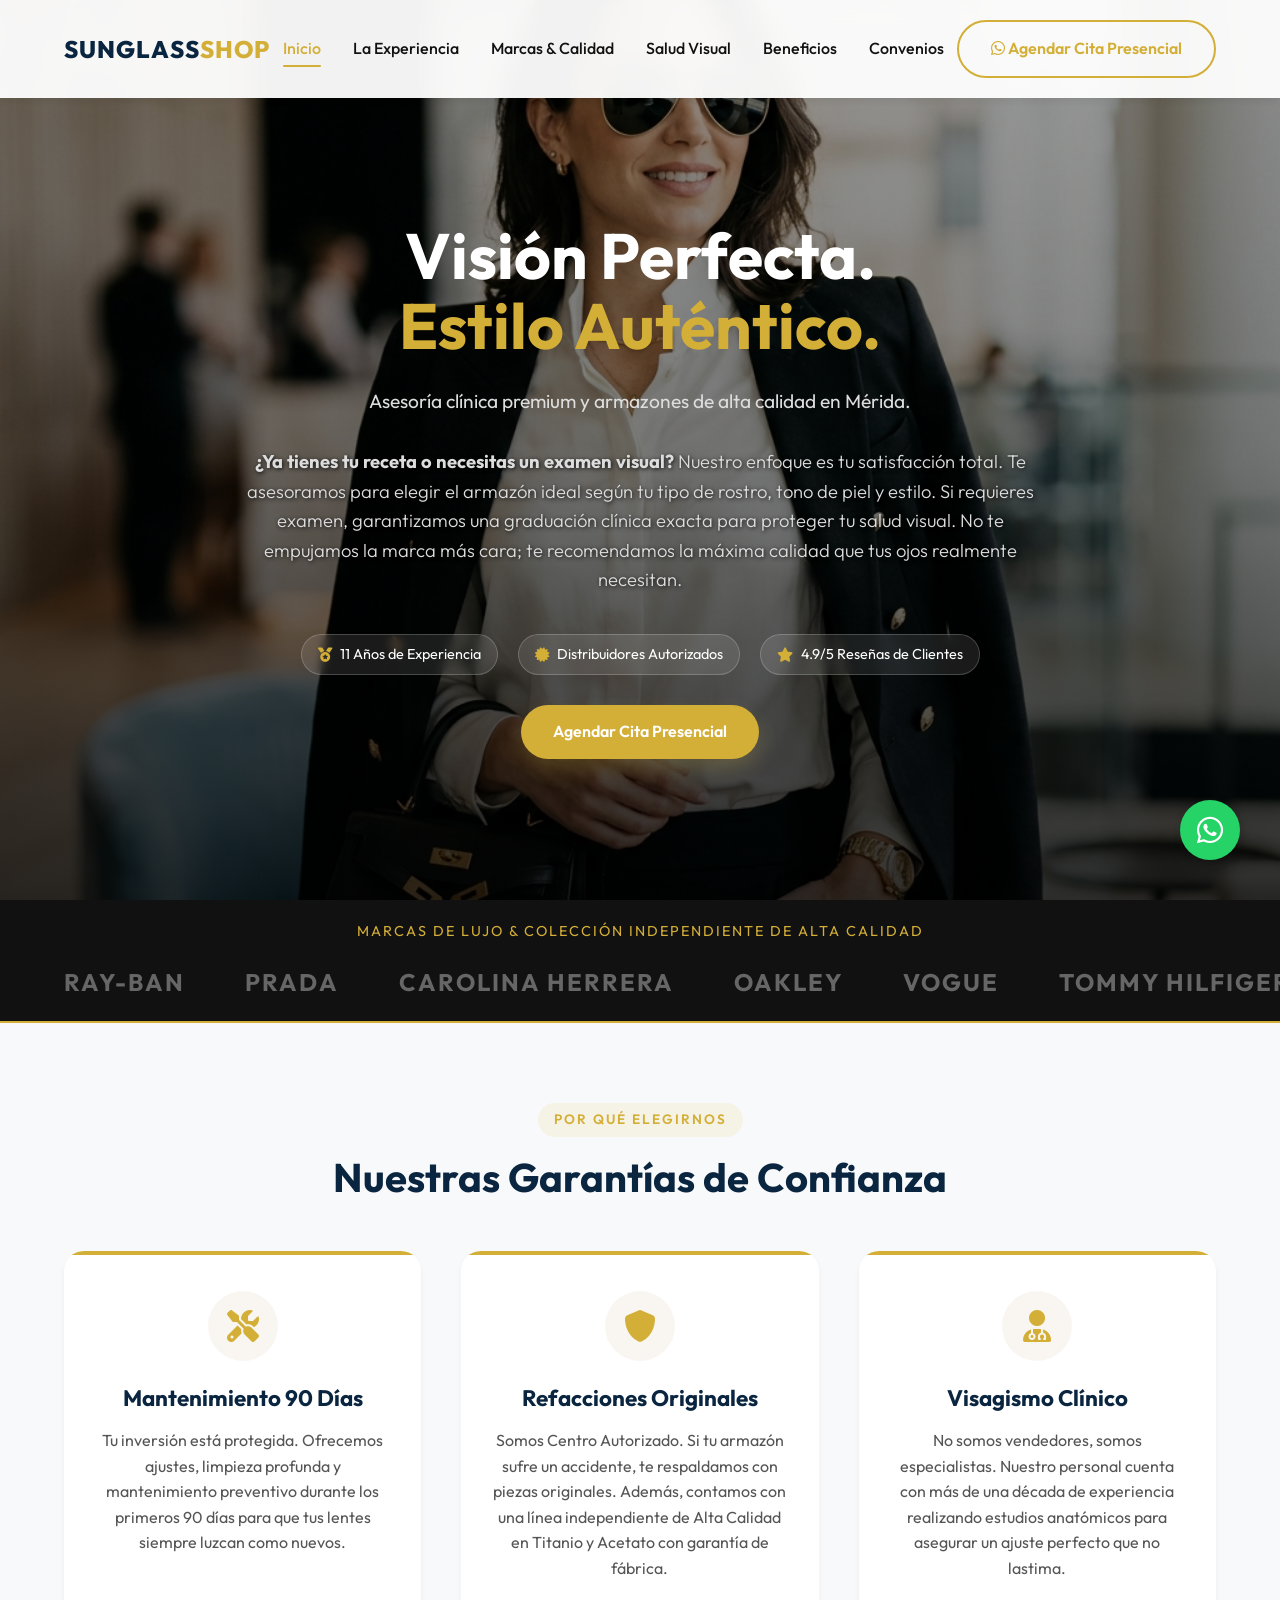
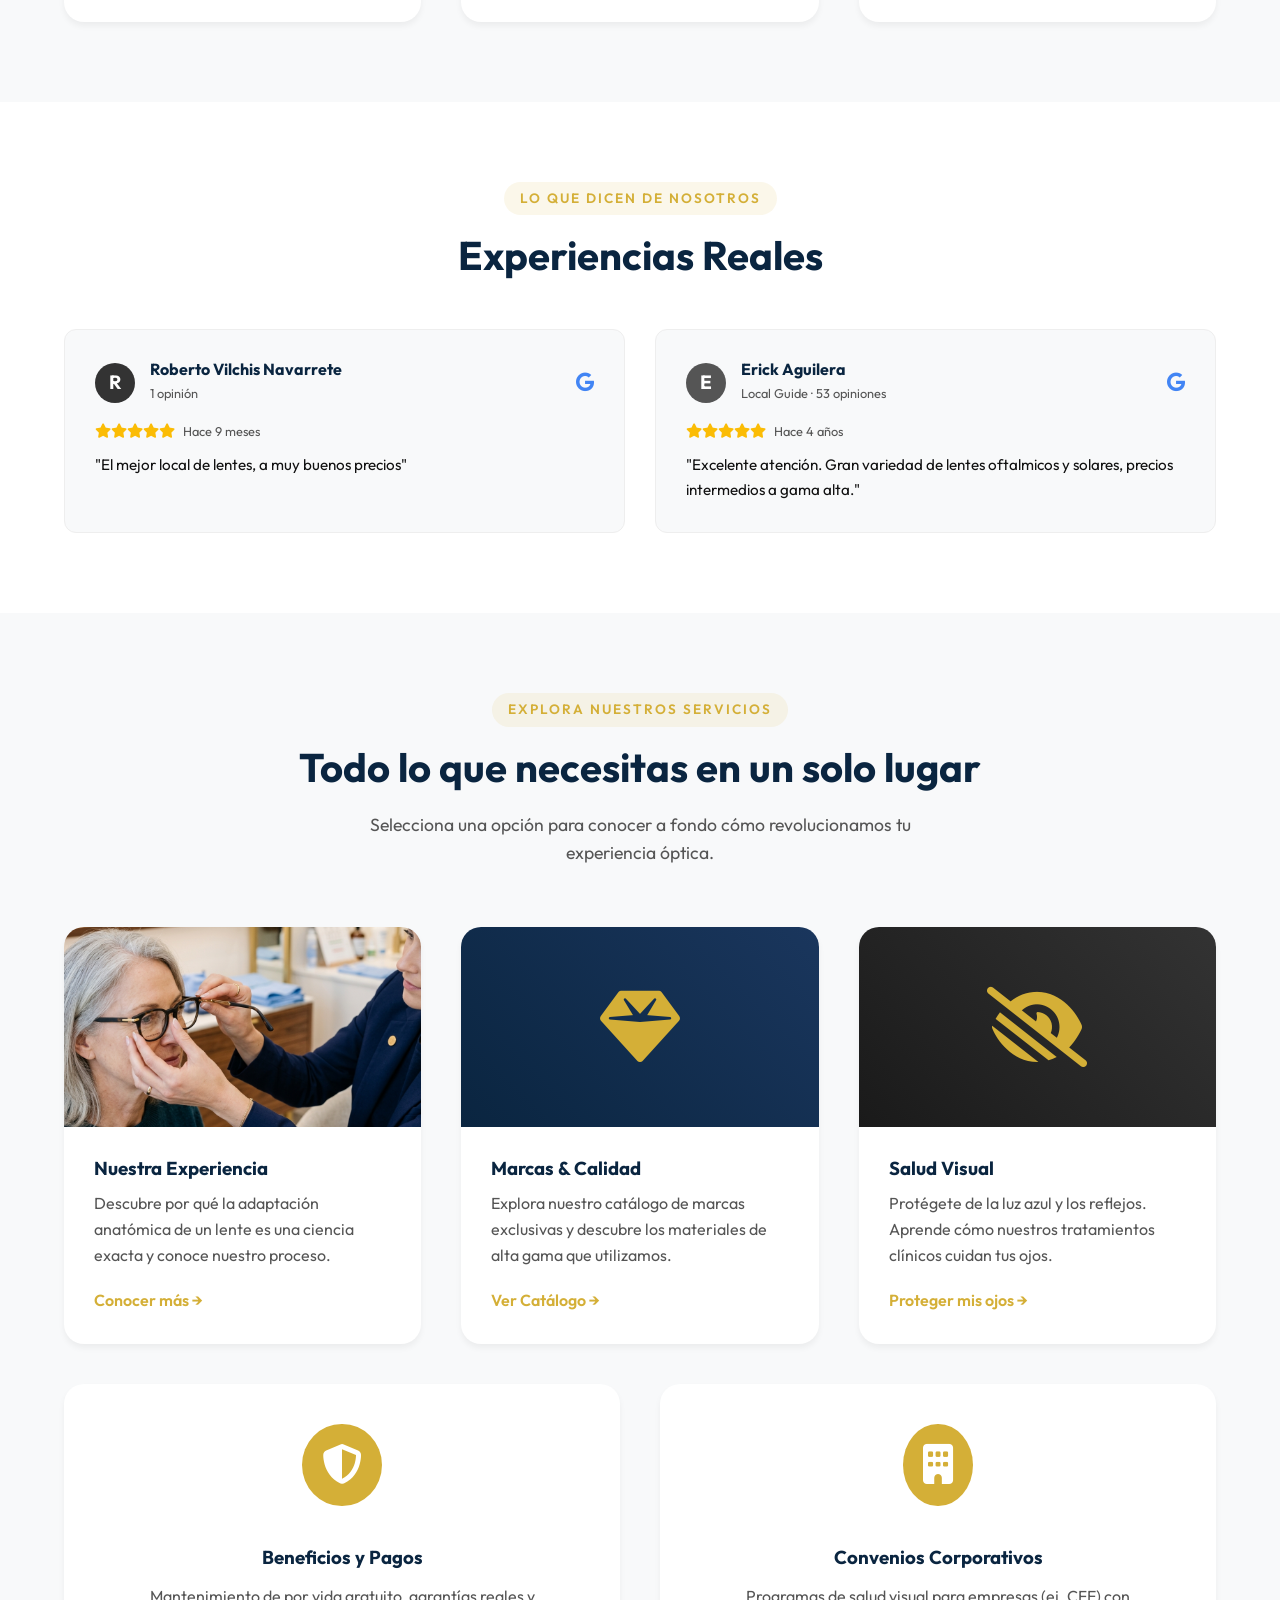
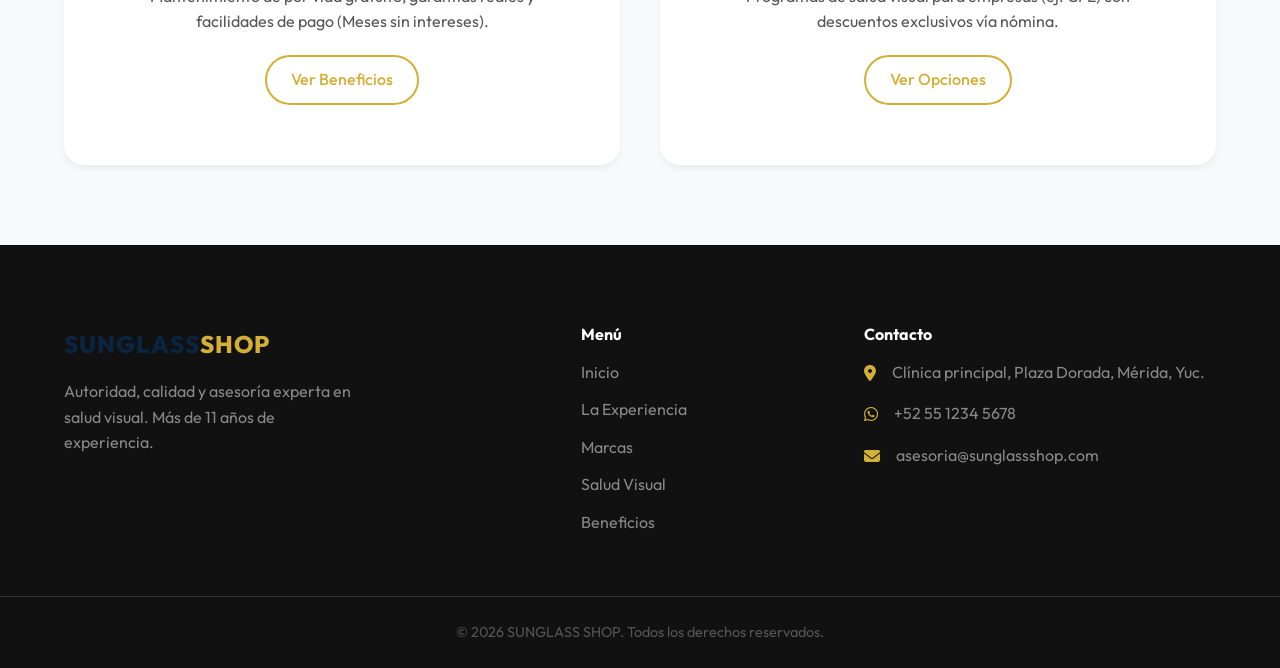
==== commit fd8638e7: "Fix image paths and add images directory" ====
--- a/index.html
+++ b/index.html
@@ -33,11 +33,11 @@
     <!-- 1. Hero Section (El Gancho Emocional) -->
     <section class="hero-slider" id="home">
         <!-- Slide 1 -->
-        <div class="hero-slide active" style="background-image: url('C:/Users/kevin/.gemini/antigravity-ide/brain/cd214bb8-714c-4209-bc40-f61dbd63ad22/hero_premium_glasses_1783195366505.png');"></div>
+        <div class="hero-slide active" style="background-image: url('images/hero_premium_glasses_1783195366505.png');"></div>
         <!-- Slide 2 (Placeholder) -->
-        <div class="hero-slide" style="background-image: url('C:/Users/kevin/.gemini/antigravity-ide/brain/cd214bb8-714c-4209-bc40-f61dbd63ad22/expert_fitting_1783195374148.png');"></div>
+        <div class="hero-slide" style="background-image: url('images/expert_fitting_1783195374148.png');"></div>
         <!-- Slide 3 (Placeholder) -->
-        <div class="hero-slide" style="background-image: url('C:/Users/kevin/.gemini/antigravity-ide/brain/cd214bb8-714c-4209-bc40-f61dbd63ad22/glasses_model_1_1783196458318.png');"></div>
+        <div class="hero-slide" style="background-image: url('images/glasses_model_1_1783196458318.png');"></div>
         
         <div class="overlay-gradient-dark"></div>
         
@@ -174,7 +174,7 @@
                 <!-- Card 1 -->
                 <div class="card animate-on-scroll fade-in-up" style="background: white; border-radius: var(--radius-lg); overflow: hidden; box-shadow: var(--shadow-sm); transition: var(--transition); transition-delay: 0.1s;" onmouseover="this.style.transform='translateY(-10px)'; this.style.boxShadow='var(--shadow-lg)';" onmouseout="this.style.transform='translateY(0)'; this.style.boxShadow='var(--shadow-sm)';">
                     <div style="height: 200px; overflow: hidden;">
-                        <img src="C:/Users/kevin/.gemini/antigravity-ide/brain/cd214bb8-714c-4209-bc40-f61dbd63ad22/expert_fitting_1783195374148.png" style="width: 100%; height: 100%; object-fit: cover;">
+                        <img src="images/expert_fitting_1783195374148.png" style="width: 100%; height: 100%; object-fit: cover;">
                     </div>
                     <div style="padding: 30px;">
                         <h3 style="color: var(--primary-dark); margin-bottom: 12px;">Nuestra Experiencia</h3>
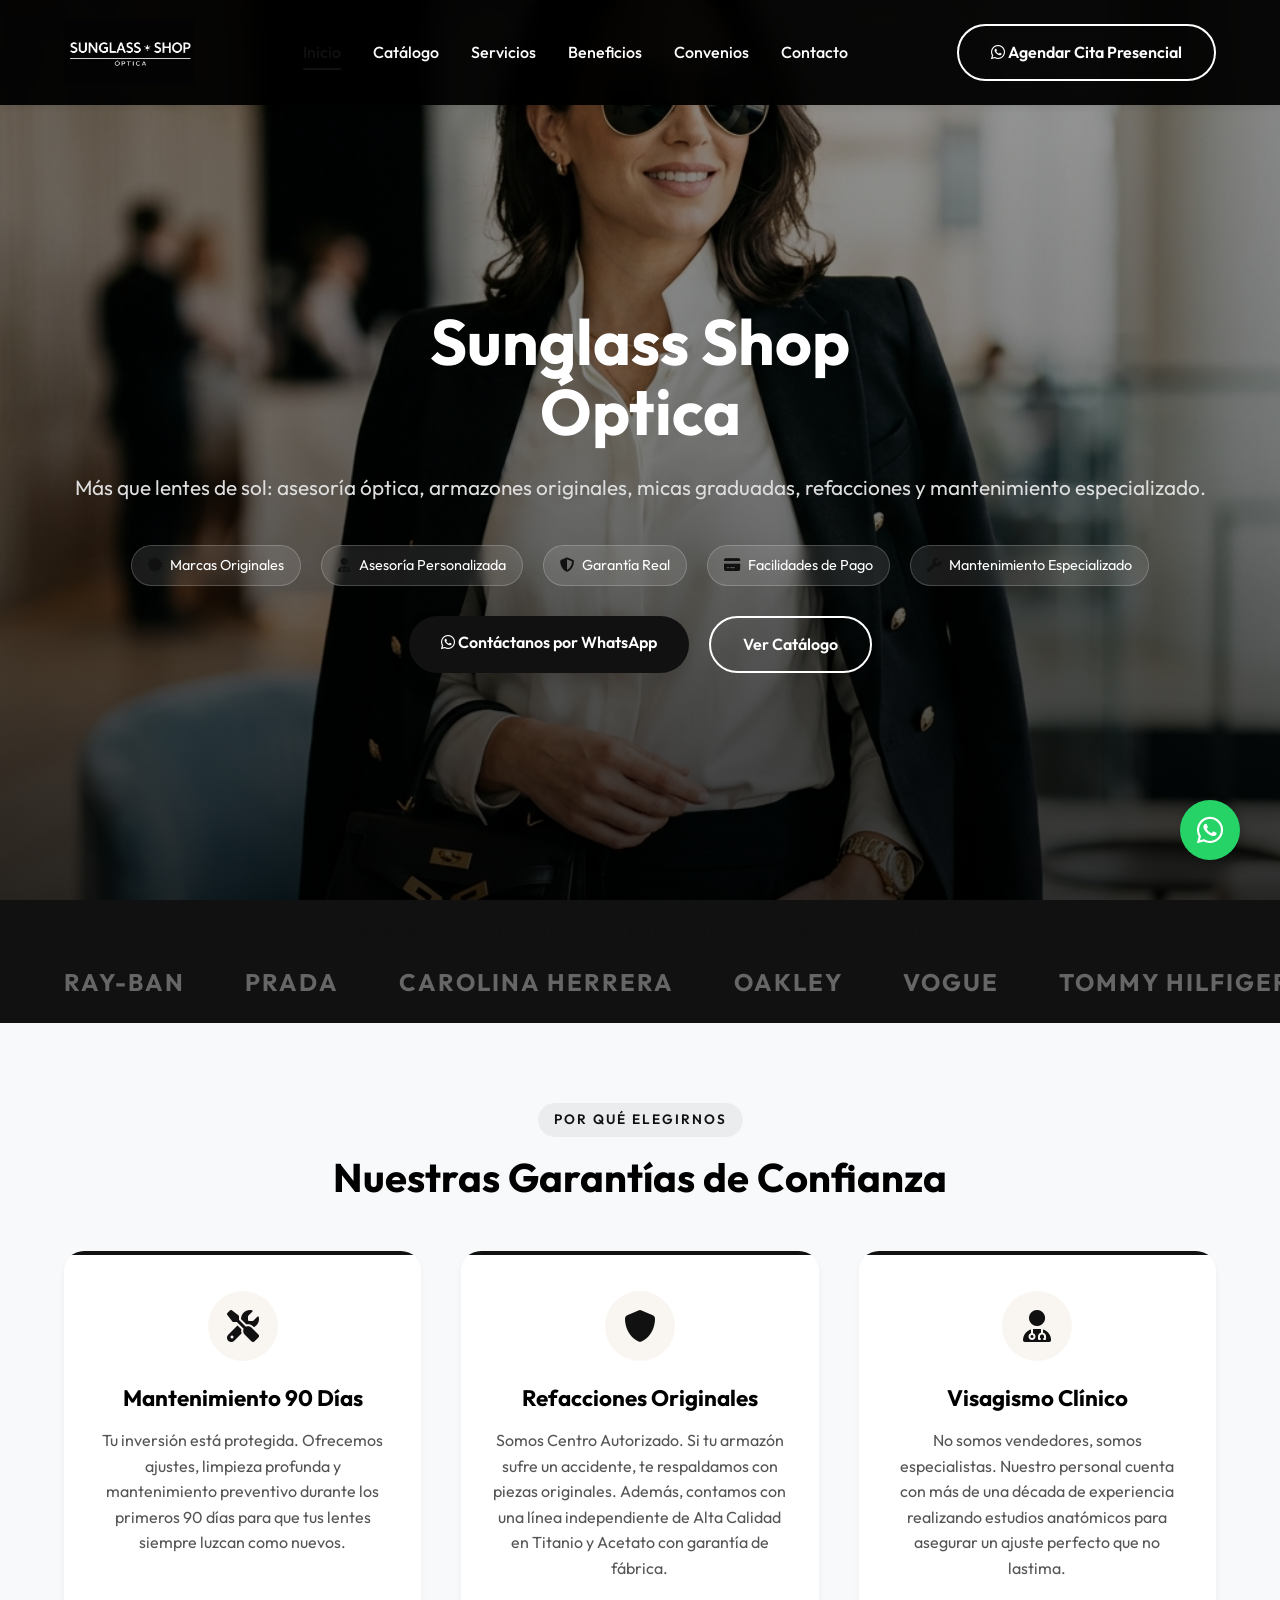
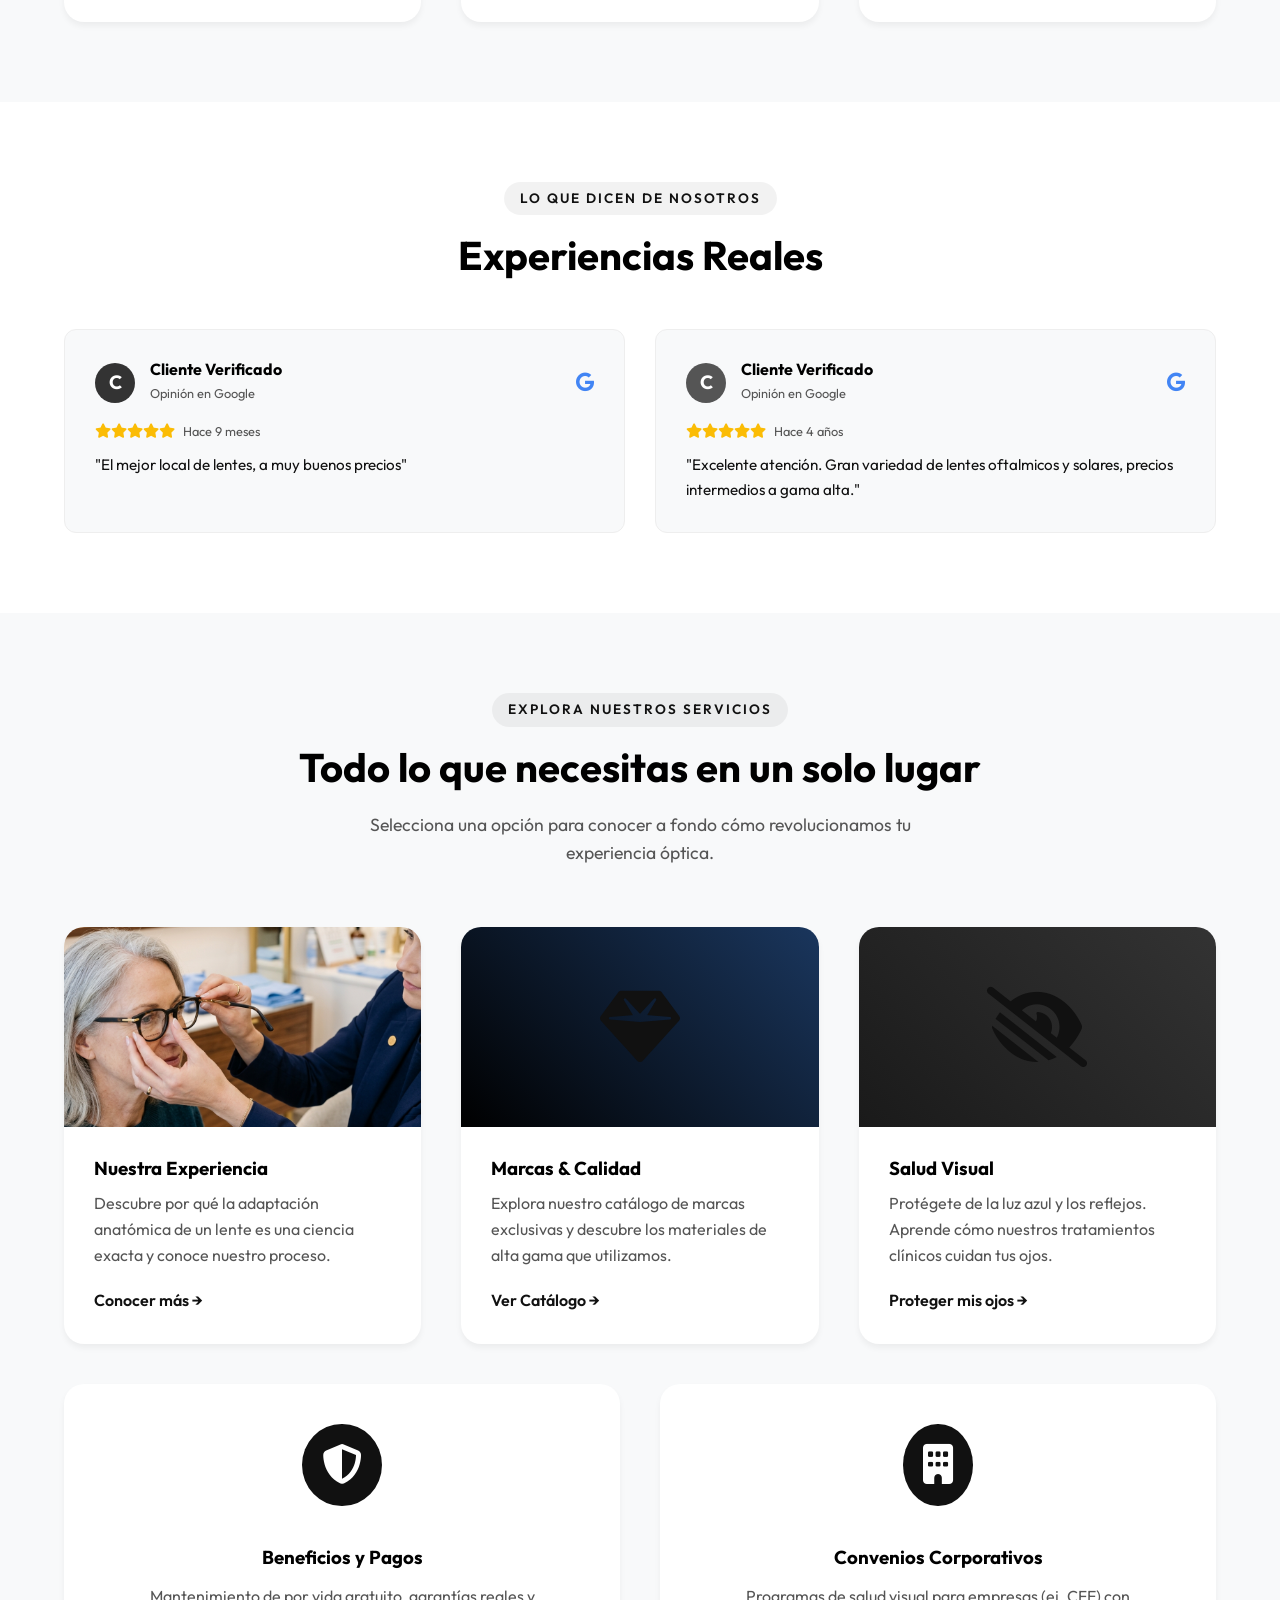
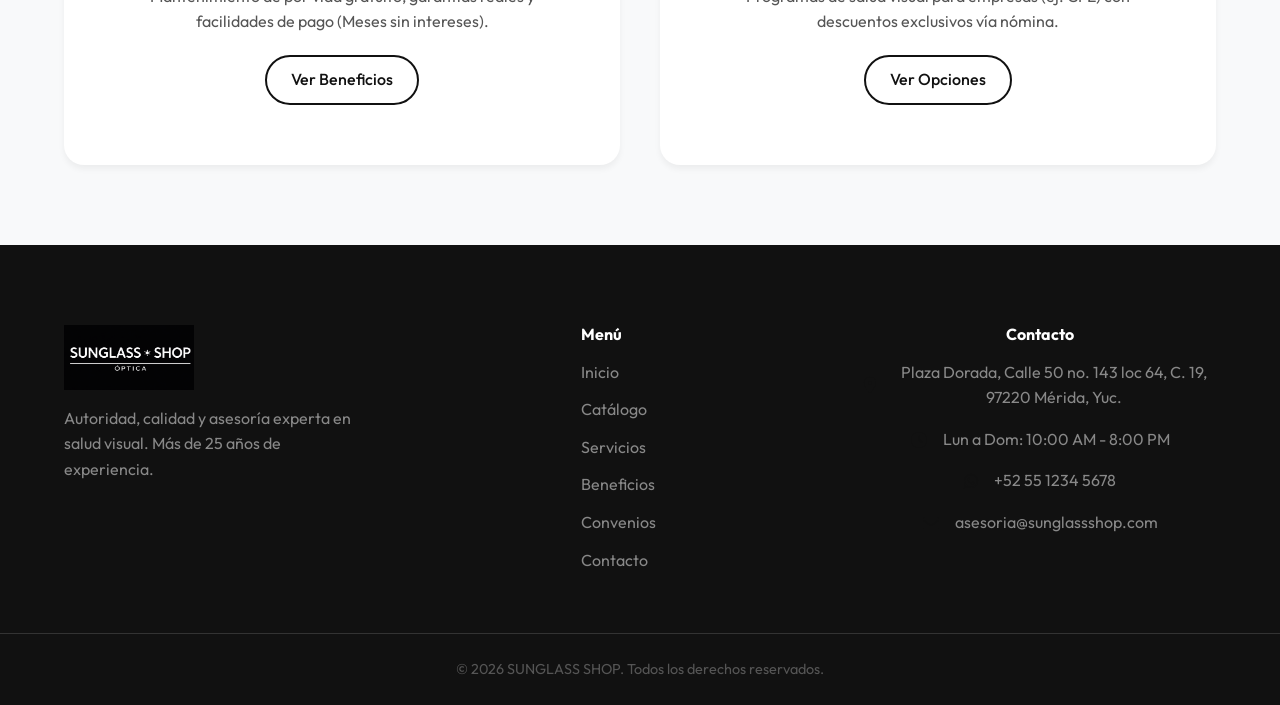
==== commit dbfb9001: "subir cambios" ====
--- a/index.html
+++ b/index.html
@@ -3,7 +3,7 @@
 <head>
     <meta charset="UTF-8">
     <meta name="viewport" content="width=device-width, initial-scale=1.0">
-    <title>SUNGLASS SHOP - Clínica Óptica Premium</title>
+    <title>Sunglass Shop Óptica</title>
     <meta name="description" content="Visión perfecta. Estilo auténtico. Asesoría experta. Más de 11 años cuidando tu salud visual con las mejores marcas y tecnología.">
     <link rel="stylesheet" href="styles.css">
     <link rel="preconnect" href="https://fonts.googleapis.com">
@@ -15,17 +15,19 @@
     <!-- Navbar -->
     <header class="navbar">
         <div class="container nav-container">
-            <a href="index.html" class="logo">SUNGLASS<span>SHOP</span></a>
+            <a href="index.html" class="logo">
+                <img src="assets/image.png" alt="SUNGLASS SHOP" class="logo-img">
+            </a>
             <nav class="nav-menu">
                 <a href="index.html" class="nav-link active">Inicio</a>
-                <a href="experiencia.html" class="nav-link">La Experiencia</a>
-                <a href="marcas.html" class="nav-link">Marcas & Calidad</a>
-                <a href="salud-visual.html" class="nav-link">Salud Visual</a>
+                <a href="catalogo.html" class="nav-link">Catálogo</a>
+                <a href="servicios.html" class="nav-link">Servicios</a>
                 <a href="beneficios.html" class="nav-link">Beneficios</a>
                 <a href="convenios.html" class="nav-link">Convenios</a>
+                <a href="contacto.html" class="nav-link">Contacto</a>
             </nav>
             <div class="nav-actions">
-                <a href="https://wa.me/525512345678" target="_blank" class="btn btn-outline-gold"><i class="fa-brands fa-whatsapp"></i> Agendar Cita Presencial</a>
+                <a href="https://wa.me/525512345678?text=Hola,%20quiero%20informaci%C3%B3n%20de%20Sunglass%20Shop%20%C3%93ptica." target="_blank" class="btn btn-outline-gold"><i class="fa-brands fa-whatsapp"></i> Agendar Cita Presencial</a>
             </div>
         </div>
     </header>
@@ -42,20 +44,21 @@
         <div class="overlay-gradient-dark"></div>
         
         <div class="container hero-content" style="position: relative; z-index: 10;">
-            <h1 class="hero-title animate-on-scroll fade-in-up">Visión Perfecta.<br><span class="text-gold">Estilo Auténtico.</span></h1>
-            <p class="hero-subtitle animate-on-scroll fade-in-up" style="animation-delay: 0.2s;">
-                Asesoría clínica premium y armazones de alta calidad en Mérida.
-                <br><br>
-                <span style="font-size: 1.15rem; line-height: 1.6; font-weight: 300; display: block; max-width: 850px; margin: 0 auto; text-shadow: 1px 1px 4px rgba(0,0,0,0.9); padding: 0 20px;">
-                    <strong>¿Ya tienes tu receta o necesitas un examen visual?</strong> Nuestro enfoque es tu satisfacción total. Te asesoramos para elegir el armazón ideal según tu tipo de rostro, tono de piel y estilo. Si requieres examen, garantizamos una graduación clínica exacta para proteger tu salud visual. No te empujamos la marca más cara; te recomendamos la máxima calidad que tus ojos realmente necesitan.
-                </span>
+            <h1 class="hero-title animate-on-scroll fade-in-up">Sunglass Shop<br><span class="text-gold">Óptica</span></h1>
+            <p class="hero-subtitle animate-on-scroll fade-in-up" style="animation-delay: 0.2s; font-size: 1.3rem;">
+                Más que lentes de sol: asesoría óptica, armazones originales, micas graduadas, refacciones y mantenimiento especializado.
             </p>
             <div class="hero-badges" style="display: flex; justify-content: center; gap: 20px; flex-wrap: wrap; margin-bottom: 30px;">
-                <span class="trust-badge"><i class="fa-solid fa-medal"></i> 11 Años de Experiencia</span>
-                <span class="trust-badge"><i class="fa-solid fa-certificate"></i> Distribuidores Autorizados</span>
-                <span class="trust-badge"><i class="fa-solid fa-star"></i> 4.9/5 Reseñas de Clientes</span>
-            </div>
-            <a href="https://wa.me/525512345678" target="_blank" class="btn btn-primary-gold btn-pulse hero-btn">Agendar Cita Presencial</a>
+                <span class="trust-badge"><i class="fa-solid fa-certificate"></i> Marcas Originales</span>
+                <span class="trust-badge"><i class="fa-solid fa-user-doctor"></i> Asesoría Personalizada</span>
+                <span class="trust-badge"><i class="fa-solid fa-shield-halved"></i> Garantía Real</span>
+                <span class="trust-badge"><i class="fa-solid fa-credit-card"></i> Facilidades de Pago</span>
+                <span class="trust-badge"><i class="fa-solid fa-wrench"></i> Mantenimiento Especializado</span>
+            </div>
+            <div class="hero-actions" style="display: flex; justify-content: center; gap: 20px; flex-wrap: wrap; margin-top: 20px;">
+                <a href="https://wa.me/525512345678?text=Hola,%20quiero%20informaci%C3%B3n%20de%20Sunglass%20Shop%20%C3%93ptica." target="_blank" class="btn btn-primary-gold btn-pulse hero-btn"><i class="fa-brands fa-whatsapp"></i> Contáctanos por WhatsApp</a>
+                <a href="catalogo.html" class="btn btn-outline-gold hero-btn">Ver Catálogo</a>
+            </div>
         </div>
     </section>
 
@@ -65,19 +68,19 @@
         </div>
         <div class="container">
             <div class="brand-track">
-                <a href="marcas.html">RAY-BAN</a>
-                <a href="marcas.html">PRADA</a>
-                <a href="marcas.html">CAROLINA HERRERA</a>
-                <a href="marcas.html">OAKLEY</a>
-                <a href="marcas.html">VOGUE</a>
-                <a href="marcas.html">TOMMY HILFIGER</a>
+                <a href="catalogo.html">RAY-BAN</a>
+                <a href="catalogo.html">PRADA</a>
+                <a href="catalogo.html">CAROLINA HERRERA</a>
+                <a href="catalogo.html">OAKLEY</a>
+                <a href="catalogo.html">VOGUE</a>
+                <a href="catalogo.html">TOMMY HILFIGER</a>
                 <!-- Duplicate for infinite scroll effect -->
-                <a href="marcas.html">RAY-BAN</a>
-                <a href="marcas.html">PRADA</a>
-                <a href="marcas.html">CAROLINA HERRERA</a>
-                <a href="marcas.html">OAKLEY</a>
-                <a href="marcas.html">VOGUE</a>
-                <a href="marcas.html">TOMMY HILFIGER</a>
+                <a href="catalogo.html">RAY-BAN</a>
+                <a href="catalogo.html">PRADA</a>
+                <a href="catalogo.html">CAROLINA HERRERA</a>
+                <a href="catalogo.html">OAKLEY</a>
+                <a href="catalogo.html">VOGUE</a>
+                <a href="catalogo.html">TOMMY HILFIGER</a>
             </div>
         </div>
     </section>
@@ -123,10 +126,10 @@
                 <div class="testimonial-card animate-on-scroll fade-in-up" style="transition-delay: 0.1s; background: var(--bg-light); border-radius: var(--radius-md); padding: 30px; border: 1px solid #eee; text-align: left;">
                     <div style="display: flex; align-items: center; justify-content: space-between; margin-bottom: 15px;">
                         <div style="display: flex; align-items: center; gap: 15px;">
-                            <div style="width: 40px; height: 40px; background-color: #333; color: white; border-radius: 50%; display: flex; align-items: center; justify-content: center; font-weight: bold; font-size: 1.2rem;">R</div>
+                            <div style="width: 40px; height: 40px; background-color: #333; color: white; border-radius: 50%; display: flex; align-items: center; justify-content: center; font-weight: bold; font-size: 1.2rem;">C</div>
                             <div>
-                                <h4 style="color: var(--primary-dark); margin: 0; font-size: 1rem;">Roberto Vilchis Navarrete</h4>
-                                <span style="font-size: 0.8rem; color: var(--text-light);">1 opinión</span>
+                                <h4 style="color: var(--primary-dark); margin: 0; font-size: 1rem;">Cliente Verificado</h4>
+                                <span style="font-size: 0.8rem; color: var(--text-light);">Opinión en Google</span>
                             </div>
                         </div>
                         <i class="fa-brands fa-google" style="color: #4285F4; font-size: 1.2rem;"></i>
@@ -142,10 +145,10 @@
                 <div class="testimonial-card animate-on-scroll fade-in-up" style="transition-delay: 0.2s; background: var(--bg-light); border-radius: var(--radius-md); padding: 30px; border: 1px solid #eee; text-align: left;">
                     <div style="display: flex; align-items: center; justify-content: space-between; margin-bottom: 15px;">
                         <div style="display: flex; align-items: center; gap: 15px;">
-                            <div style="width: 40px; height: 40px; background-color: #555; color: white; border-radius: 50%; display: flex; align-items: center; justify-content: center; font-weight: bold; font-size: 1.2rem;">E</div>
+                            <div style="width: 40px; height: 40px; background-color: #555; color: white; border-radius: 50%; display: flex; align-items: center; justify-content: center; font-weight: bold; font-size: 1.2rem;">C</div>
                             <div>
-                                <h4 style="color: var(--primary-dark); margin: 0; font-size: 1rem;">Erick Aguilera</h4>
-                                <span style="font-size: 0.8rem; color: var(--text-light);">Local Guide · 53 opiniones</span>
+                                <h4 style="color: var(--primary-dark); margin: 0; font-size: 1rem;">Cliente Verificado</h4>
+                                <span style="font-size: 0.8rem; color: var(--text-light);">Opinión en Google</span>
                             </div>
                         </div>
                         <i class="fa-brands fa-google" style="color: #4285F4; font-size: 1.2rem;"></i>
@@ -179,7 +182,7 @@
                     <div style="padding: 30px;">
                         <h3 style="color: var(--primary-dark); margin-bottom: 12px;">Nuestra Experiencia</h3>
                         <p style="color: var(--text-light); margin-bottom: 20px;">Descubre por qué la adaptación anatómica de un lente es una ciencia exacta y conoce nuestro proceso.</p>
-                        <a href="experiencia.html" style="color: var(--primary-gold); font-weight: 600; text-decoration: none;">Conocer más &rarr;</a>
+                        <a href="servicios.html" style="color: var(--primary-gold); font-weight: 600; text-decoration: none;">Conocer más &rarr;</a>
                     </div>
                 </div>
 
@@ -191,7 +194,7 @@
                     <div style="padding: 30px;">
                         <h3 style="color: var(--primary-dark); margin-bottom: 12px;">Marcas & Calidad</h3>
                         <p style="color: var(--text-light); margin-bottom: 20px;">Explora nuestro catálogo de marcas exclusivas y descubre los materiales de alta gama que utilizamos.</p>
-                        <a href="marcas.html" style="color: var(--primary-gold); font-weight: 600; text-decoration: none;">Ver Catálogo &rarr;</a>
+                        <a href="catalogo.html" style="color: var(--primary-gold); font-weight: 600; text-decoration: none;">Ver Catálogo &rarr;</a>
                     </div>
                 </div>
 
@@ -203,7 +206,7 @@
                     <div style="padding: 30px;">
                         <h3 style="color: var(--primary-dark); margin-bottom: 12px;">Salud Visual</h3>
                         <p style="color: var(--text-light); margin-bottom: 20px;">Protégete de la luz azul y los reflejos. Aprende cómo nuestros tratamientos clínicos cuidan tus ojos.</p>
-                        <a href="salud-visual.html" style="color: var(--primary-gold); font-weight: 600; text-decoration: none;">Proteger mis ojos &rarr;</a>
+                        <a href="servicios.html" style="color: var(--primary-gold); font-weight: 600; text-decoration: none;">Proteger mis ojos &rarr;</a>
                     </div>
                 </div>
             </div>
@@ -240,22 +243,26 @@
     <footer class="footer">
         <div class="container footer-container">
             <div class="footer-brand">
-                <a href="index.html" class="logo text-white">SUNGLASS<span>SHOP</span></a>
-                <p>Autoridad, calidad y asesoría experta en salud visual. Más de 11 años de experiencia.</p>
+                <a href="index.html" class="logo">
+                    <img src="assets/image.png" alt="SUNGLASS SHOP" class="logo-img">
+                </a>
+                <p>Autoridad, calidad y asesoría experta en salud visual. Más de 25 años de experiencia.</p>
             </div>
             <div class="footer-links">
                 <h4>Menú</h4>
                 <ul>
                     <li><a href="index.html">Inicio</a></li>
-                    <li><a href="experiencia.html">La Experiencia</a></li>
-                    <li><a href="marcas.html">Marcas</a></li>
-                    <li><a href="salud-visual.html">Salud Visual</a></li>
+                    <li><a href="catalogo.html">Catálogo</a></li>
+                    <li><a href="servicios.html">Servicios</a></li>
                     <li><a href="beneficios.html">Beneficios</a></li>
+                    <li><a href="convenios.html">Convenios</a></li>
+                    <li><a href="contacto.html">Contacto</a></li>
                 </ul>
             </div>
             <div class="footer-contact">
                 <h4>Contacto</h4>
-                <p><i class="fa-solid fa-location-dot"></i> Clínica principal, Plaza Dorada, Mérida, Yuc.</p>
+                <p><i class="fa-solid fa-location-dot"></i> Plaza Dorada, Calle 50 no. 143 loc 64, C. 19, 97220 Mérida, Yuc.</p>
+                <p><i class="fa-solid fa-clock"></i> Lun a Dom: 10:00 AM - 8:00 PM</p>
                 <p><i class="fa-brands fa-whatsapp"></i> +52 55 1234 5678</p>
                 <p><i class="fa-solid fa-envelope"></i> asesoria@sunglassshop.com</p>
             </div>
--- a/styles.css
+++ b/styles.css
@@ -4,9 +4,9 @@
 
 /* --- CSS Variables --- */
 :root {
-    --primary-dark: #0A2540; /* Medical Blue / Deep Luxury Blue */
-    --primary-gold: #D4AF37; /* Luxury Gold */
-    --gold-hover: #C5A028;
+    --primary-dark: #000000; /* Monochromatic Black */
+    --primary-gold: #111111; /* Monochromatic Dark Gray */
+    --gold-hover: #333333;
     --text-dark: #111111;
     --text-light: #555555;
     --bg-light: #F8F9FA;
@@ -19,7 +19,7 @@
     --shadow-sm: 0 4px 6px rgba(0,0,0,0.05);
     --shadow-md: 0 10px 30px rgba(0,0,0,0.08);
     --shadow-lg: 0 20px 40px rgba(0,0,0,0.12);
-    --shadow-gold: 0 10px 20px rgba(212, 175, 55, 0.2);
+    --shadow-gold: 0 10px 20px rgba(0, 0, 0, 0.1);
     
     --radius-sm: 8px;
     --radius-md: 12px;
@@ -83,6 +83,13 @@
 
 .text-center { text-align: center; }
 .text-gold { color: var(--primary-gold); }
+.hero-slider .text-gold,
+.convenios-hero .text-gold,
+.page-header .text-gold,
+.footer .text-gold,
+.dark-section .text-gold {
+    color: #ffffff;
+}
 .mt-2 { margin-top: 16px; }
 .mt-4 { margin-top: 32px; }
 
@@ -90,7 +97,7 @@
 .badge-gold, .section-badge {
     display: inline-block;
     padding: 6px 16px;
-    background-color: rgba(212, 175, 55, 0.1);
+    background-color: rgba(0, 0, 0, 0.05);
     color: var(--primary-gold);
     font-size: 0.85rem;
     font-weight: 600;
@@ -135,15 +142,39 @@
     color: var(--bg-white);
 }
 
+.navbar .btn-outline-gold {
+    color: #ffffff;
+    border-color: #ffffff;
+}
+
+.navbar .btn-outline-gold:hover {
+    background-color: #ffffff;
+    color: #000000;
+}
+
+.hero-slider .btn-outline-gold,
+.convenios-hero .btn-outline-gold,
+.page-header .btn-outline-gold {
+    color: #ffffff;
+    border-color: #ffffff;
+}
+
+.hero-slider .btn-outline-gold:hover,
+.convenios-hero .btn-outline-gold:hover,
+.page-header .btn-outline-gold:hover {
+    background-color: #ffffff;
+    color: #000000;
+}
+
 /* Pulse animation for CTA */
 .btn-pulse {
     animation: pulse 2s infinite;
 }
 
 @keyframes pulse {
-    0% { box-shadow: 0 0 0 0 rgba(212, 175, 55, 0.4); }
-    70% { box-shadow: 0 0 0 15px rgba(212, 175, 55, 0); }
-    100% { box-shadow: 0 0 0 0 rgba(212, 175, 55, 0); }
+    0% { box-shadow: 0 0 0 0 rgba(255, 255, 255, 0.4); }
+    70% { box-shadow: 0 0 0 15px rgba(255, 255, 255, 0); }
+    100% { box-shadow: 0 0 0 0 rgba(255, 255, 255, 0); }
 }
 
 /* --- Navbar --- */
@@ -152,10 +183,10 @@
     top: 0;
     left: 0;
     width: 100%;
-    background-color: rgba(255, 255, 255, 0.95);
+    background-color: rgba(0, 0, 0, 0.95);
     backdrop-filter: blur(10px);
     z-index: 1000;
-    padding: 20px 0;
+    padding: 10px 0;
     box-shadow: var(--shadow-sm);
     transition: var(--transition);
 }
@@ -167,14 +198,19 @@
 }
 
 .logo {
-    font-size: 1.5rem;
-    font-weight: 800;
-    letter-spacing: 1px;
-    color: var(--primary-dark);
-}
-
-.logo span {
-    color: var(--primary-gold);
+    display: flex;
+    align-items: center;
+}
+
+.logo-img {
+    height: 65px;
+    width: auto;
+    display: block;
+    transition: var(--transition);
+}
+
+.logo-img:hover {
+    transform: scale(1.03);
 }
 
 .nav-menu {
@@ -184,7 +220,7 @@
 
 .nav-link {
     font-weight: 500;
-    color: var(--text-dark);
+    color: #ffffff;
     position: relative;
 }
 
@@ -1171,12 +1207,20 @@
     color: var(--primary-gold);
 }
 
+.footer-contact {
+    display: flex;
+    flex-direction: column;
+    align-items: center;
+    text-align: center;
+}
+
 .footer-contact p {
     color: #888;
     margin-bottom: 16px;
     display: flex;
     gap: 16px;
     align-items: center;
+    justify-content: center;
 }
 
 .footer-contact i {
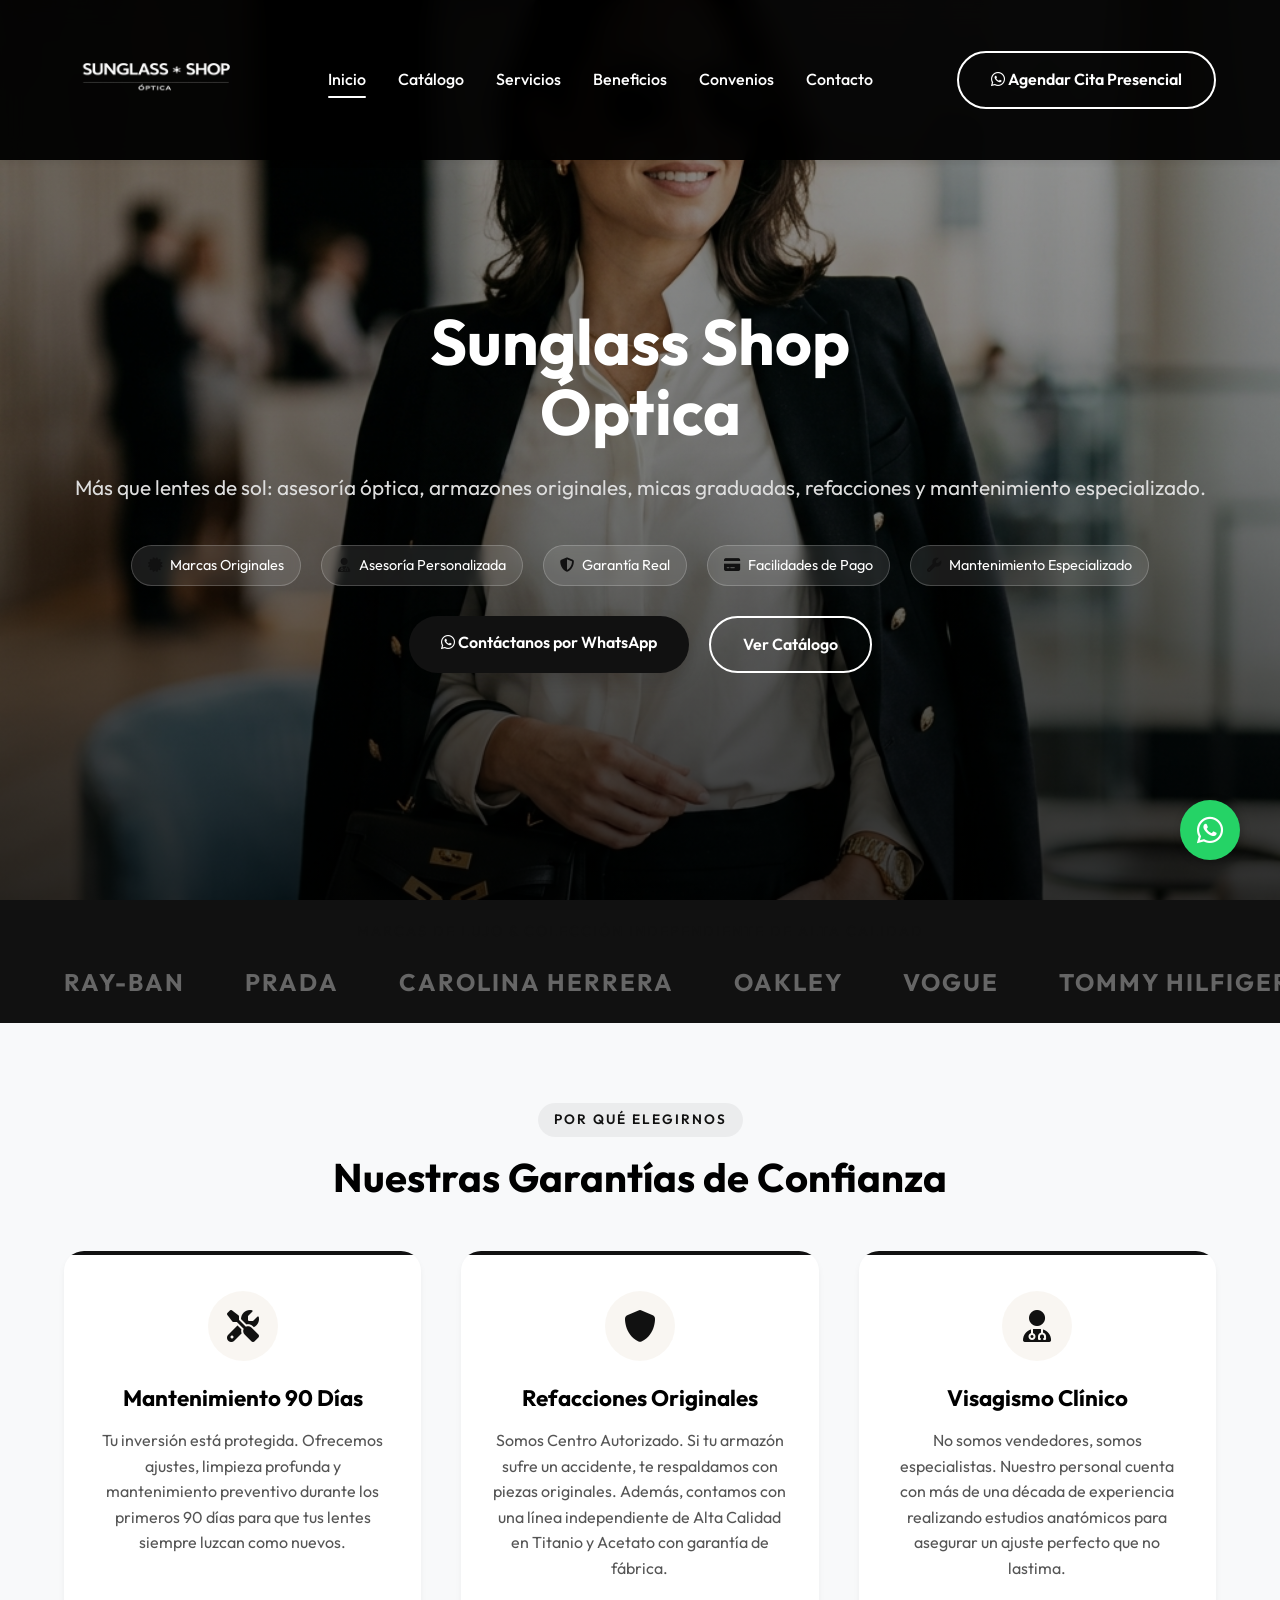
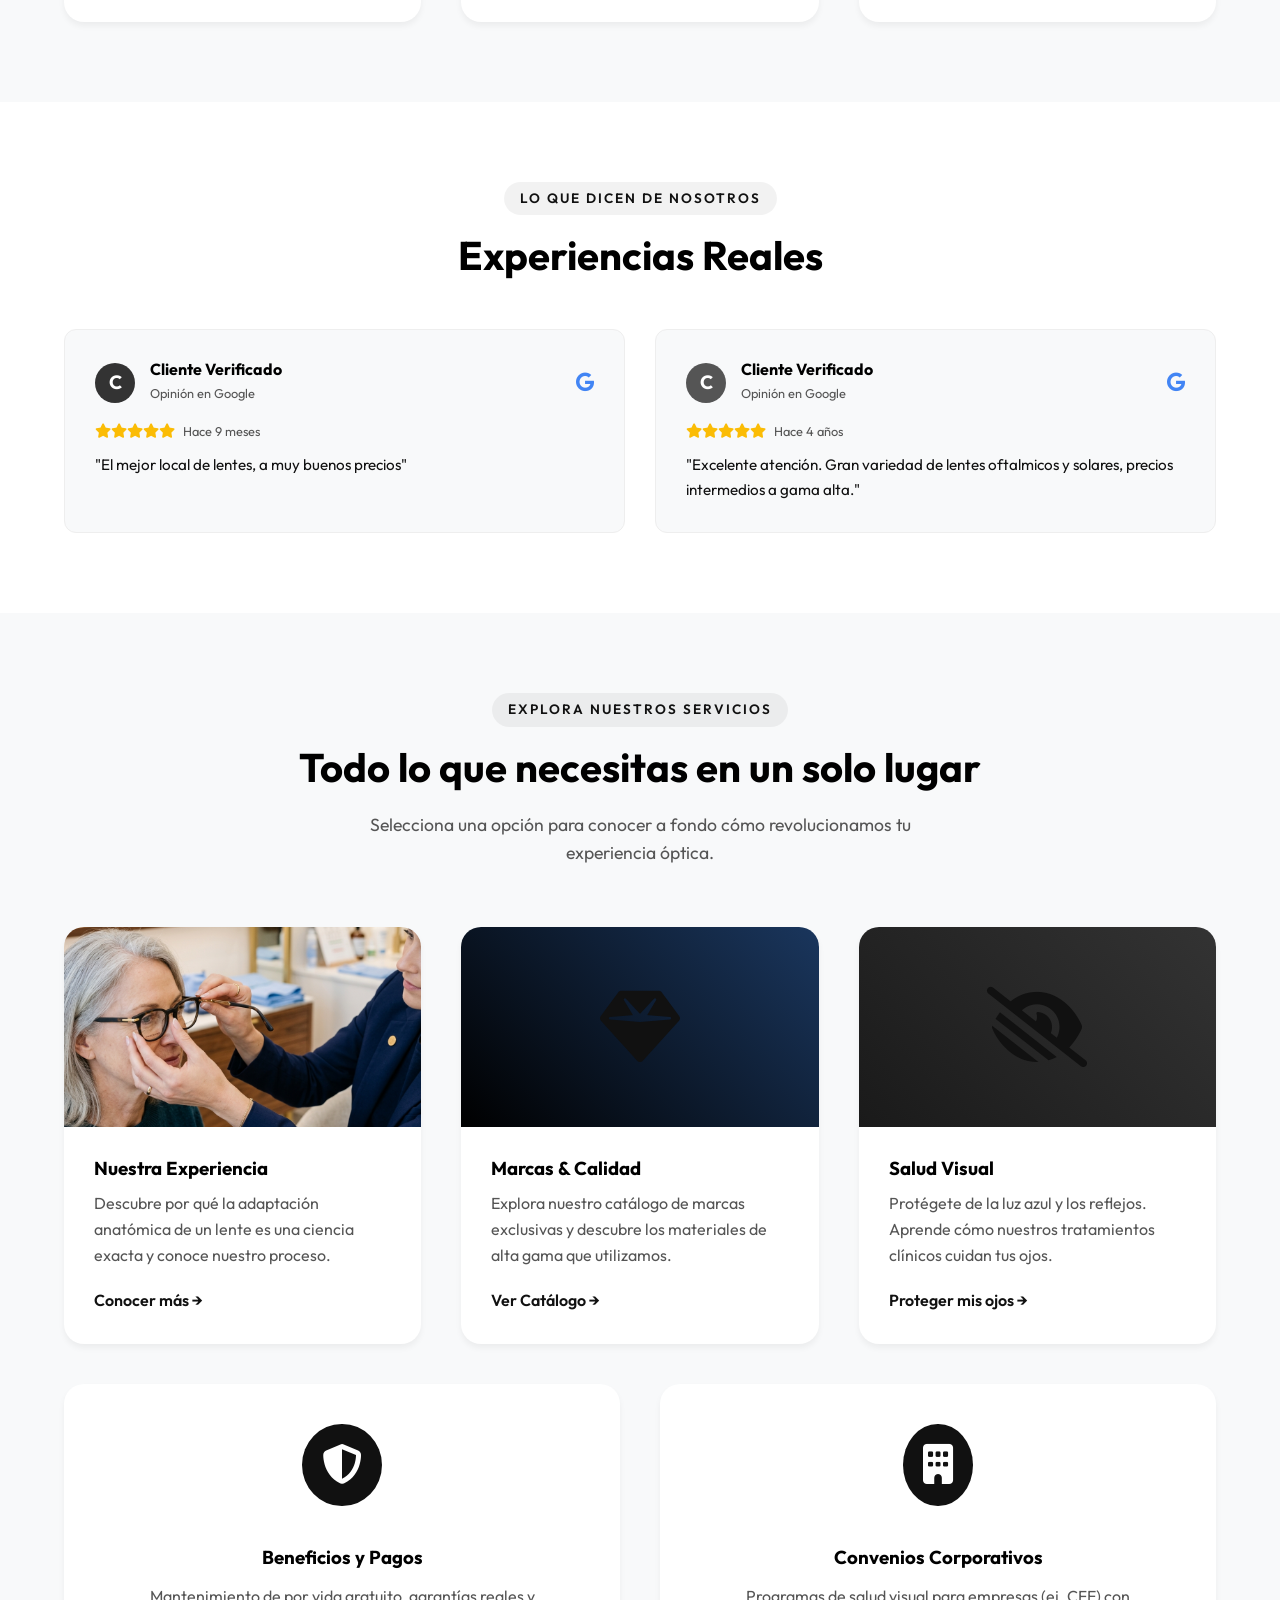
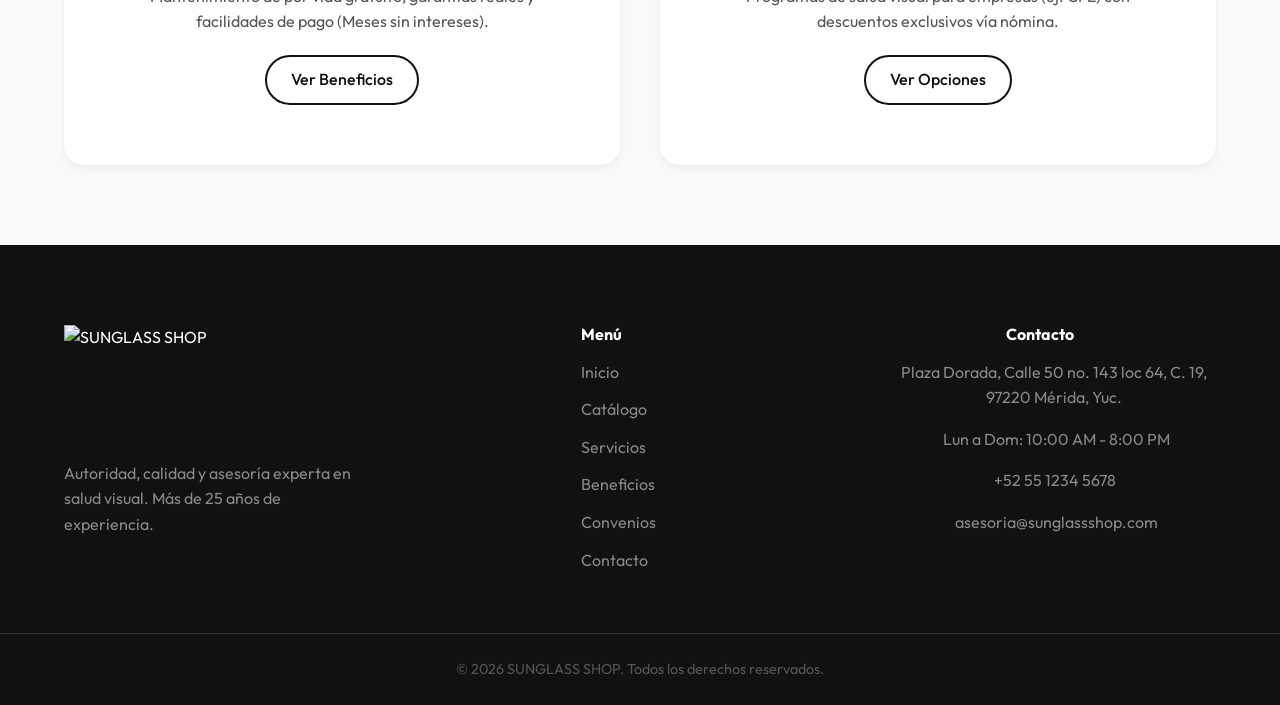
==== commit cc042313: "cambios repidos y penxientes" ====
--- a/index.html
+++ b/index.html
@@ -16,7 +16,7 @@
     <header class="navbar">
         <div class="container nav-container">
             <a href="index.html" class="logo">
-                <img src="assets/image.png" alt="SUNGLASS SHOP" class="logo-img">
+                <img src="assets/fondo-letras.png" alt="SUNGLASS SHOP" class="logo-img">
             </a>
             <nav class="nav-menu">
                 <a href="index.html" class="nav-link active">Inicio</a>
--- a/styles.css
+++ b/styles.css
@@ -200,11 +200,14 @@
 .logo {
     display: flex;
     align-items: center;
+    flex-shrink: 0;
 }
 
 .logo-img {
-    height: 65px;
+    height: 120px;
+    max-width: 290px;
     width: auto;
+    object-fit: contain;
     display: block;
     transition: var(--transition);
 }
@@ -1184,11 +1187,12 @@
     color: #888;
 }
 
-.nav-link:hover, .nav-link.active {
-    color: var(--primary-gold);
+.nav-link:hover {
+    color: #f2f2f2;
 }
 
 .nav-link.active {
+    color: #ffffff;
     position: relative;
 }
 
@@ -1199,7 +1203,7 @@
     left: 0;
     width: 100%;
     height: 2px;
-    background-color: var(--primary-gold);
+    background-color: #ffffff;
     border-radius: 2px;
 }
 
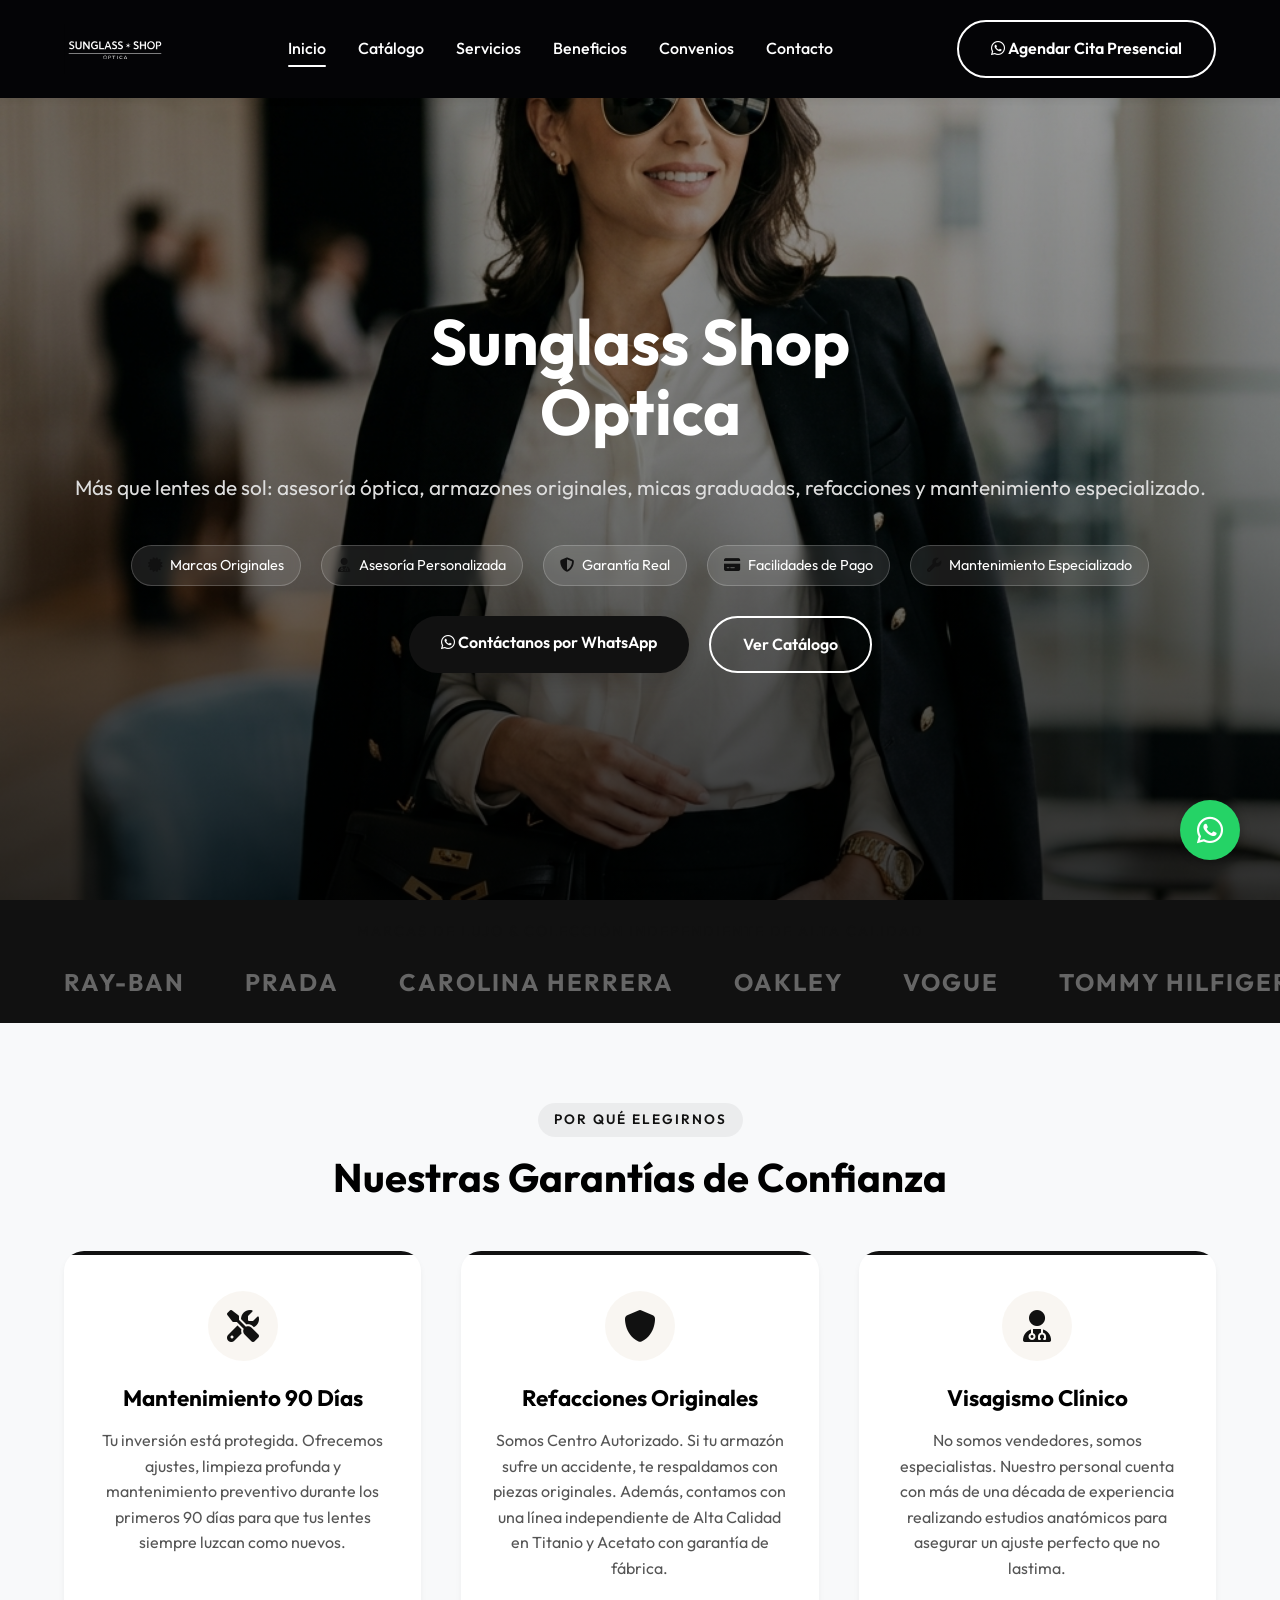
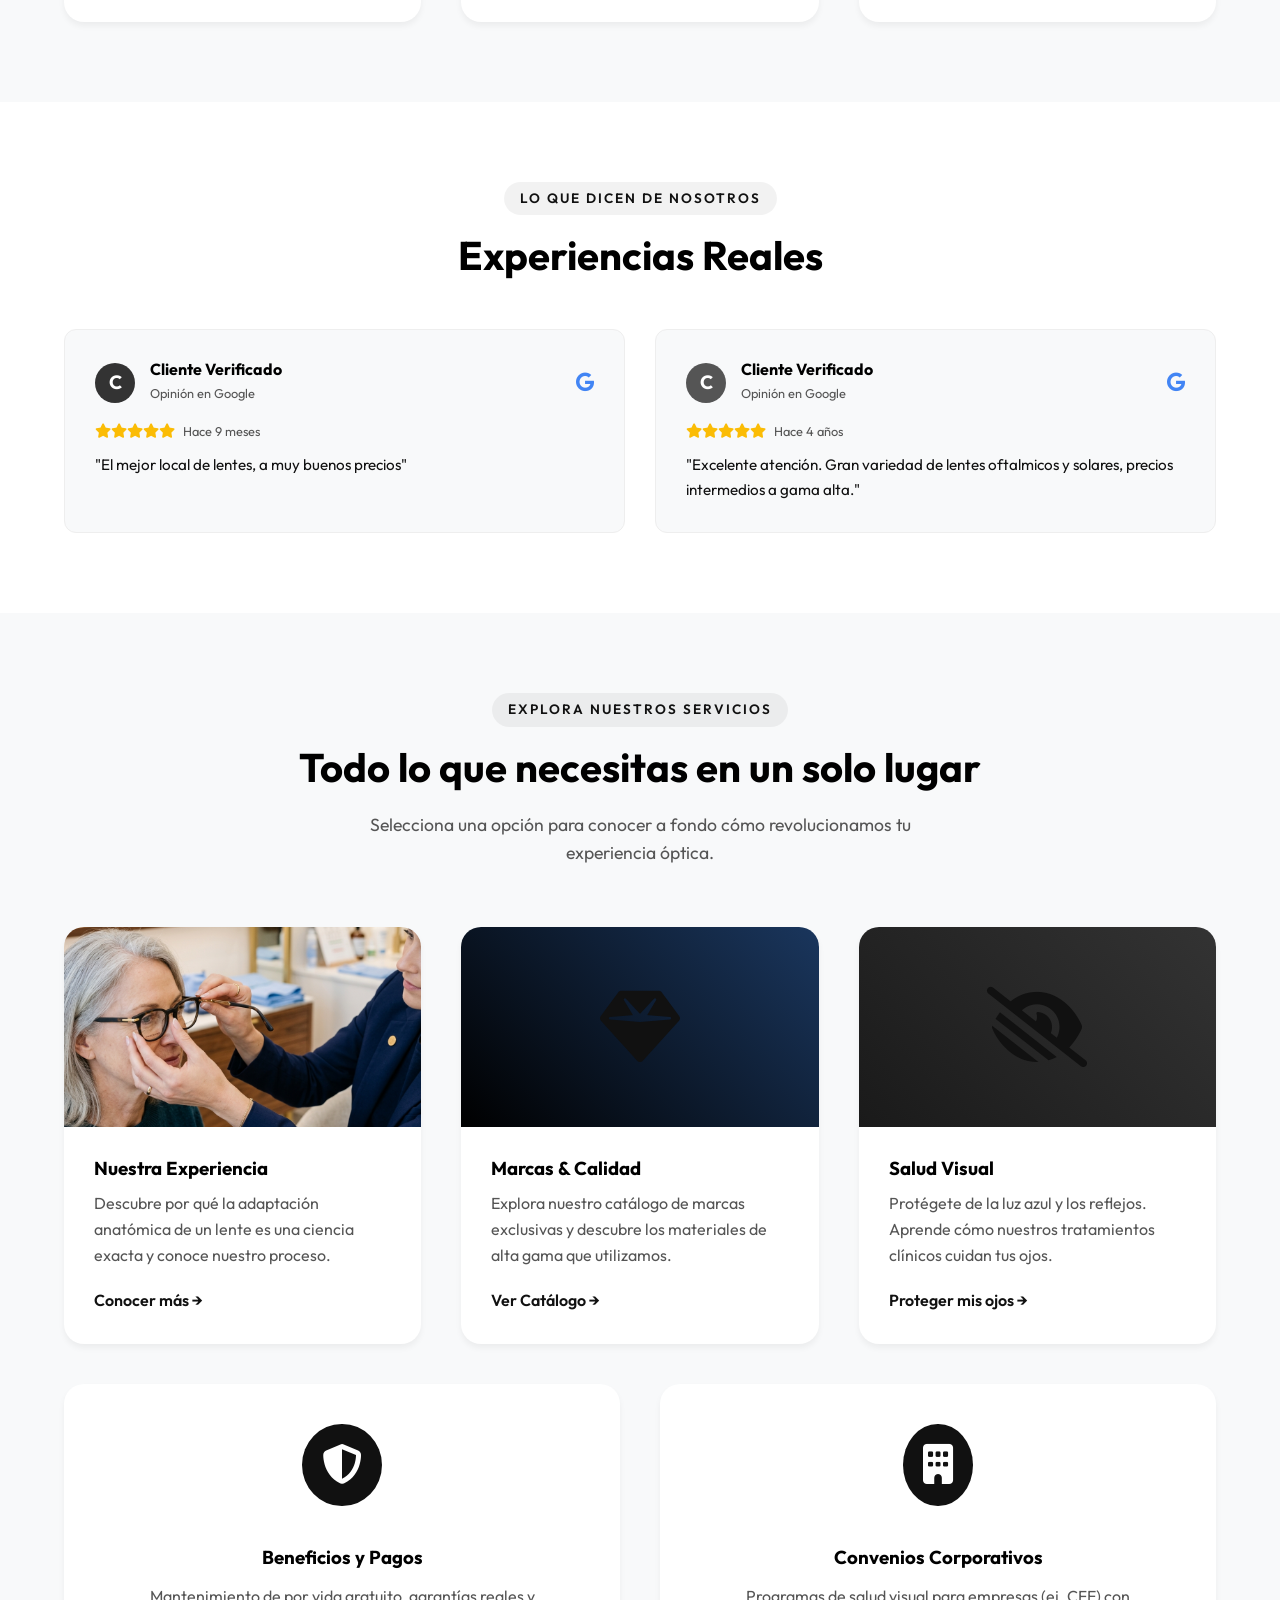
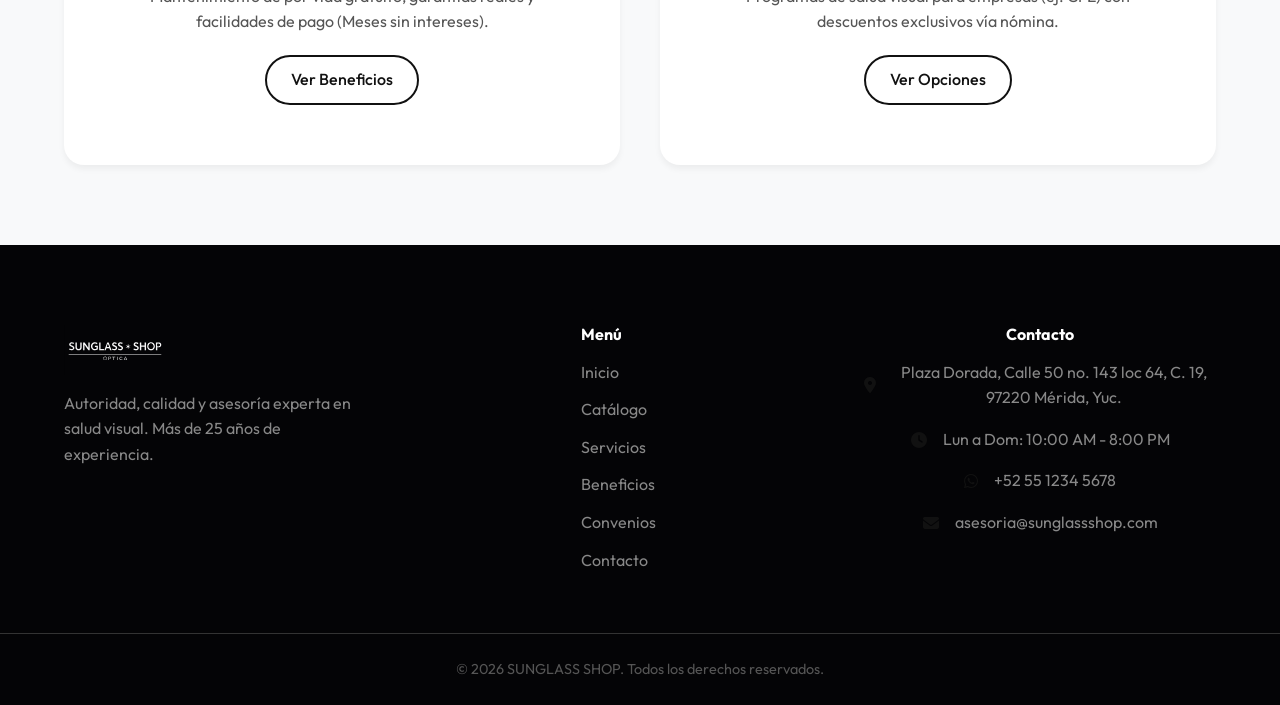
==== commit 0fea3c69: "cambios del sitio, cambios en catoalogo" ====
--- a/index.html
+++ b/index.html
@@ -16,7 +16,7 @@
     <header class="navbar">
         <div class="container nav-container">
             <a href="index.html" class="logo">
-                <img src="assets/fondo-letras.png" alt="SUNGLASS SHOP" class="logo-img">
+                <img src="assets/logo_sunglasses.svg" alt="SUNGLASS SHOP" class="logo-img">
             </a>
             <nav class="nav-menu">
                 <a href="index.html" class="nav-link active">Inicio</a>
@@ -244,7 +244,7 @@
         <div class="container footer-container">
             <div class="footer-brand">
                 <a href="index.html" class="logo">
-                    <img src="assets/image.png" alt="SUNGLASS SHOP" class="logo-img">
+                    <img src="assets/logo_sunglasses.svg" alt="SUNGLASS SHOP" class="logo-img">
                 </a>
                 <p>Autoridad, calidad y asesoría experta en salud visual. Más de 25 años de experiencia.</p>
             </div>
--- a/styles.css
+++ b/styles.css
@@ -183,7 +183,7 @@
     top: 0;
     left: 0;
     width: 100%;
-    background-color: rgba(0, 0, 0, 0.95);
+    background-color: #040406;
     backdrop-filter: blur(10px);
     z-index: 1000;
     padding: 10px 0;
@@ -204,7 +204,7 @@
 }
 
 .logo-img {
-    height: 120px;
+    height: 50px;
     max-width: 290px;
     width: auto;
     object-fit: contain;
@@ -225,21 +225,6 @@
     font-weight: 500;
     color: #ffffff;
     position: relative;
-}
-
-.nav-link::after {
-    content: '';
-    position: absolute;
-    bottom: -4px;
-    left: 0;
-    width: 0;
-    height: 2px;
-    background-color: var(--primary-gold);
-    transition: var(--transition);
-}
-
-.nav-link:hover::after {
-    width: 100%;
 }
 
 .nav-actions {
@@ -1161,7 +1146,7 @@
 
 /* --- Footer --- */
 .footer {
-    background-color: #111111;
+    background-color: #040406;
     color: #ffffff;
     padding: 80px 0 24px;
 }
@@ -1280,6 +1265,422 @@
 .animate-on-scroll.is-visible {
     opacity: 1;
     transform: translateY(0);
+}
+
+/* --- Product Catalog --- */
+.product-grid {
+    display: grid;
+    grid-template-columns: repeat(auto-fill, minmax(300px, 1fr));
+    gap: 40px;
+}
+
+.product-card {
+    background: var(--bg-white);
+    border-radius: var(--radius-lg);
+    overflow: hidden;
+    box-shadow: var(--shadow-sm);
+    transition: transform 0.4s cubic-bezier(0.165, 0.84, 0.44, 1), box-shadow 0.4s cubic-bezier(0.165, 0.84, 0.44, 1);
+    display: flex;
+    flex-direction: column;
+    height: 100%;
+}
+
+.product-card:hover {
+    transform: translateY(-8px);
+    box-shadow: var(--shadow-lg);
+}
+
+.product-card-img-wrapper {
+    background: var(--bg-light);
+    padding: 30px;
+    text-align: center;
+    position: relative;
+    overflow: hidden;
+    aspect-ratio: 4 / 3;
+    display: flex;
+    align-items: center;
+    justify-content: center;
+}
+
+.product-card-img-wrapper img {
+    max-height: 100%;
+    max-width: 100%;
+    object-fit: contain;
+    transition: transform 0.5s ease;
+}
+
+.product-card:hover .product-card-img-wrapper img {
+    transform: scale(1.06);
+}
+
+.product-card-badge {
+    position: absolute;
+    top: 15px;
+    left: 15px;
+    background: #000;
+    color: #fff;
+    padding: 5px 12px;
+    border-radius: 20px;
+    font-size: 0.75rem;
+    font-weight: 600;
+    text-transform: uppercase;
+    z-index: 2;
+}
+
+.product-card-info {
+    padding: 30px;
+    display: flex;
+    flex-direction: column;
+    flex-grow: 1;
+    justify-content: space-between;
+}
+
+.product-card-info h3 {
+    color: var(--primary-dark);
+    font-size: 1.35rem;
+    margin-bottom: 8px;
+    font-weight: 600;
+}
+
+.product-card-info p {
+    color: var(--text-light);
+    font-size: 0.95rem;
+    line-height: 1.6;
+    margin-bottom: 20px;
+}
+
+.product-card-tag {
+    font-size: 0.75rem;
+    color: #888;
+    text-transform: uppercase;
+    letter-spacing: 1px;
+    font-weight: 600;
+    margin-bottom: 4px;
+}
+
+/* --- Premium Editorial Catalog & Showroom --- */
+.catalog-hero {
+    position: relative;
+    height: 85vh;
+    min-height: 550px;
+    display: flex;
+    align-items: center;
+    justify-content: center;
+    text-align: center;
+    color: #ffffff;
+    overflow: hidden;
+    background-color: #000000;
+}
+
+.catalog-hero-video {
+    position: absolute;
+    top: 50%;
+    left: 50%;
+    min-width: 100%;
+    min-height: 100%;
+    width: auto;
+    height: auto;
+    z-index: 1;
+    transform: translate(-50%, -50%);
+    opacity: 0.55;
+    object-fit: cover;
+}
+
+.catalog-hero-overlay {
+    position: absolute;
+    top: 0;
+    left: 0;
+    width: 100%;
+    height: 100%;
+    z-index: 2;
+    background: radial-gradient(circle, rgba(0,0,0,0.3) 0%, rgba(0,0,0,0.7) 100%);
+}
+
+.catalog-hero-content {
+    position: relative;
+    z-index: 3;
+    max-width: 800px;
+    padding: 0 20px;
+}
+
+.catalog-scroll-indicator {
+    position: absolute;
+    bottom: 30px;
+    left: 50%;
+    transform: translateX(-50%);
+    z-index: 3;
+    color: rgba(255,255,255,0.7);
+    font-size: 0.9rem;
+    letter-spacing: 2px;
+    text-transform: uppercase;
+    animation: bounce 2s infinite;
+    cursor: pointer;
+    text-decoration: none;
+    display: flex;
+    flex-direction: column;
+    align-items: center;
+    gap: 8px;
+}
+
+@keyframes bounce {
+    0%, 20%, 50%, 80%, 100% { transform: translate(-50%, 0); }
+    40% { transform: translate(-50%, -10px); }
+    60% { transform: translate(-50%, -5px); }
+}
+
+.catalog-transition {
+    padding: 100px 0;
+    text-align: center;
+    background-color: #000000;
+    color: #ffffff;
+}
+
+.catalog-transition h2 {
+    font-size: 2.2rem;
+    font-weight: 300;
+    letter-spacing: 3px;
+    text-transform: uppercase;
+    margin-bottom: 15px;
+}
+
+.catalog-transition p {
+    font-size: 1.1rem;
+    color: #888;
+    max-width: 600px;
+    margin: 0 auto;
+    font-weight: 300;
+}
+
+.editorial-section {
+    padding: 100px 0;
+    background-color: #000000;
+    color: #ffffff;
+}
+
+.editorial-section.light-theme {
+    background-color: #ffffff;
+    color: #000000;
+}
+
+.editorial-title-block {
+    text-align: center;
+    margin-bottom: 70px;
+}
+
+.editorial-title-block h2 {
+    font-size: 3rem;
+    font-weight: 600;
+    letter-spacing: 2px;
+    text-transform: uppercase;
+    margin-bottom: 15px;
+}
+
+.editorial-title-block p {
+    font-size: 1.15rem;
+    color: #888;
+    max-width: 600px;
+    margin: 0 auto;
+    font-weight: 300;
+}
+
+.light-theme .editorial-title-block p {
+    color: #555;
+}
+
+.editorial-grid {
+    display: grid;
+    grid-template-columns: repeat(auto-fill, minmax(350px, 1fr));
+    gap: 50px;
+}
+
+.editorial-card {
+    background: transparent;
+    overflow: hidden;
+    transition: transform 0.6s cubic-bezier(0.165, 0.84, 0.44, 1);
+    display: flex;
+    flex-direction: column;
+    cursor: pointer;
+}
+
+.editorial-card-media {
+    position: relative;
+    overflow: hidden;
+    aspect-ratio: 1 / 1;
+    border-radius: var(--radius-lg);
+    background-color: #111111;
+}
+
+.light-theme .editorial-card-media {
+    background-color: #f7f7f7;
+}
+
+.editorial-card-media img,
+.editorial-card-media video {
+    width: 100%;
+    height: 100%;
+    object-fit: cover;
+    transition: transform 0.8s cubic-bezier(0.165, 0.84, 0.44, 1);
+}
+
+.editorial-card:hover {
+    transform: translateY(-10px);
+}
+
+.editorial-card:hover .editorial-card-media img,
+.editorial-card:hover .editorial-card-media video {
+    transform: scale(1.08);
+}
+
+.editorial-card-badge {
+    position: absolute;
+    top: 20px;
+    left: 20px;
+    background: rgba(255, 255, 255, 0.9);
+    color: #000000;
+    padding: 6px 14px;
+    border-radius: 50px;
+    font-size: 0.75rem;
+    font-weight: 600;
+    letter-spacing: 1px;
+    text-transform: uppercase;
+    z-index: 2;
+}
+
+.light-theme .editorial-card-badge {
+    background: rgba(0, 0, 0, 0.9);
+    color: #ffffff;
+}
+
+.editorial-card-info {
+    padding: 25px 5px;
+    text-align: left;
+    display: flex;
+    justify-content: space-between;
+    align-items: center;
+}
+
+.editorial-card-info h3 {
+    font-size: 1.5rem;
+    font-weight: 500;
+    margin: 0 0 5px 0;
+    letter-spacing: 1px;
+}
+
+.editorial-card-info p {
+    font-size: 0.9rem;
+    color: #666;
+    margin: 0;
+}
+
+.editorial-card-info .btn-arrow {
+    background: transparent;
+    color: inherit;
+    border: none;
+    font-size: 1.5rem;
+    transition: transform 0.3s ease;
+    cursor: pointer;
+}
+
+.editorial-card:hover .btn-arrow {
+    transform: translateX(8px);
+}
+
+.video-showcase-section {
+    position: relative;
+    height: 70vh;
+    min-height: 480px;
+    display: flex;
+    align-items: center;
+    justify-content: center;
+    text-align: center;
+    color: #ffffff;
+    overflow: hidden;
+    background-color: #000000;
+}
+
+.video-showcase-bg {
+    position: absolute;
+    top: 50%;
+    left: 50%;
+    min-width: 100%;
+    min-height: 100%;
+    width: auto;
+    height: auto;
+    z-index: 1;
+    transform: translate(-50%, -50%);
+    opacity: 0.5;
+    object-fit: cover;
+}
+
+.video-showcase-overlay {
+    position: absolute;
+    top: 0;
+    left: 0;
+    width: 100%;
+    height: 100%;
+    z-index: 2;
+    background: linear-gradient(180deg, rgba(0,0,0,0.5) 0%, rgba(0,0,0,0.8) 100%);
+}
+
+.video-showcase-content {
+    position: relative;
+    z-index: 3;
+    max-width: 650px;
+    padding: 0 20px;
+}
+
+.video-showcase-play-btn {
+    width: 80px;
+    height: 80px;
+    border-radius: 50%;
+    background: rgba(255, 255, 255, 0.2);
+    border: 2px solid #ffffff;
+    display: inline-flex;
+    align-items: center;
+    justify-content: center;
+    color: #ffffff;
+    font-size: 1.8rem;
+    margin-bottom: 25px;
+    cursor: pointer;
+    transition: all 0.3s ease;
+    backdrop-filter: blur(5px);
+}
+
+.video-showcase-play-btn:hover {
+    transform: scale(1.1);
+    background: #ffffff;
+    color: #000000;
+}
+
+.video-showcase-content h3 {
+    font-size: 2.2rem;
+    font-weight: 600;
+    letter-spacing: 1px;
+    margin-bottom: 12px;
+    text-transform: uppercase;
+}
+
+.video-showcase-content p {
+    font-size: 1.05rem;
+    color: #ccc;
+    line-height: 1.6;
+    font-weight: 300;
+}
+
+.catalog-conversion {
+    padding: 100px 0;
+    text-align: center;
+    background-color: #0d0d0d;
+    color: #ffffff;
+    border-top: 1px solid #1a1a1a;
+    border-bottom: 1px solid #1a1a1a;
+}
+
+.catalog-conversion.light-theme {
+    background-color: #f9f9f9;
+    color: #000000;
+    border-top: 1px solid #eaeaea;
+    border-bottom: 1px solid #eaeaea;
 }
 
 /* --- Responsive Design --- */
